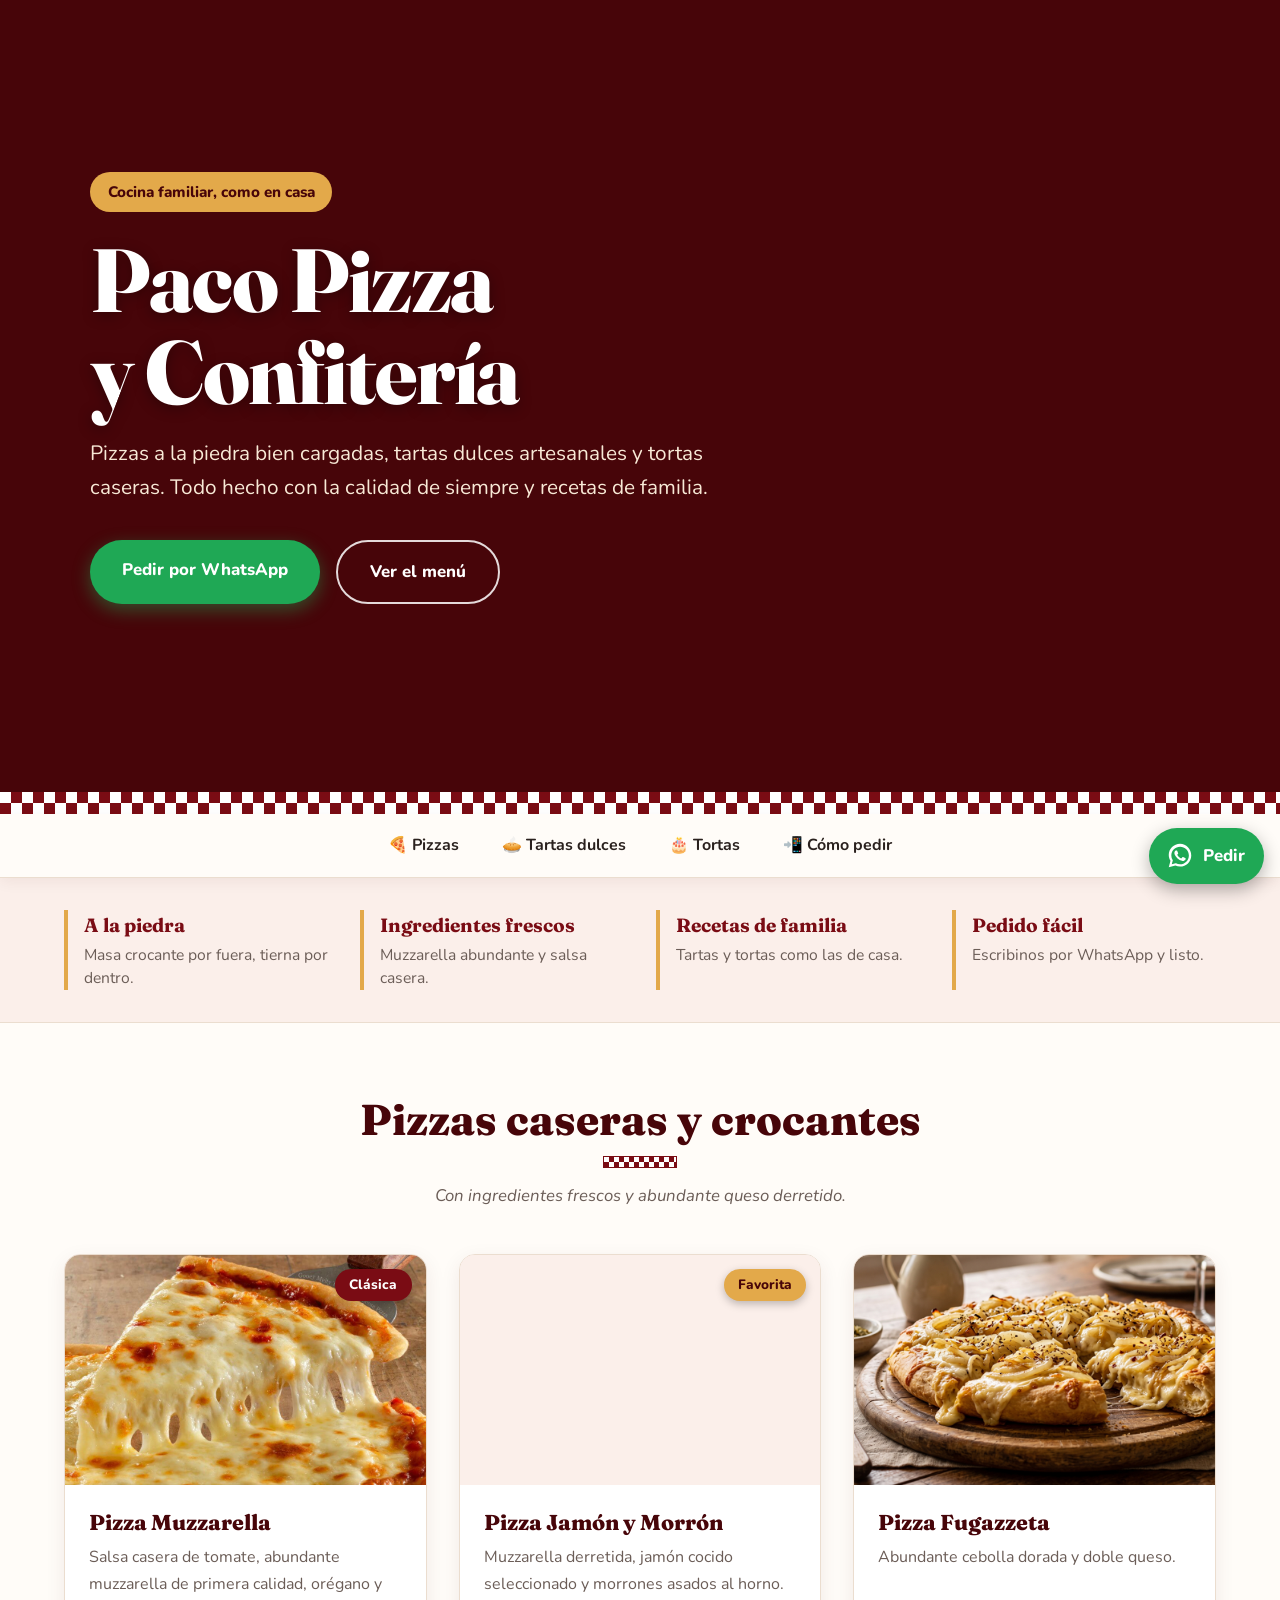
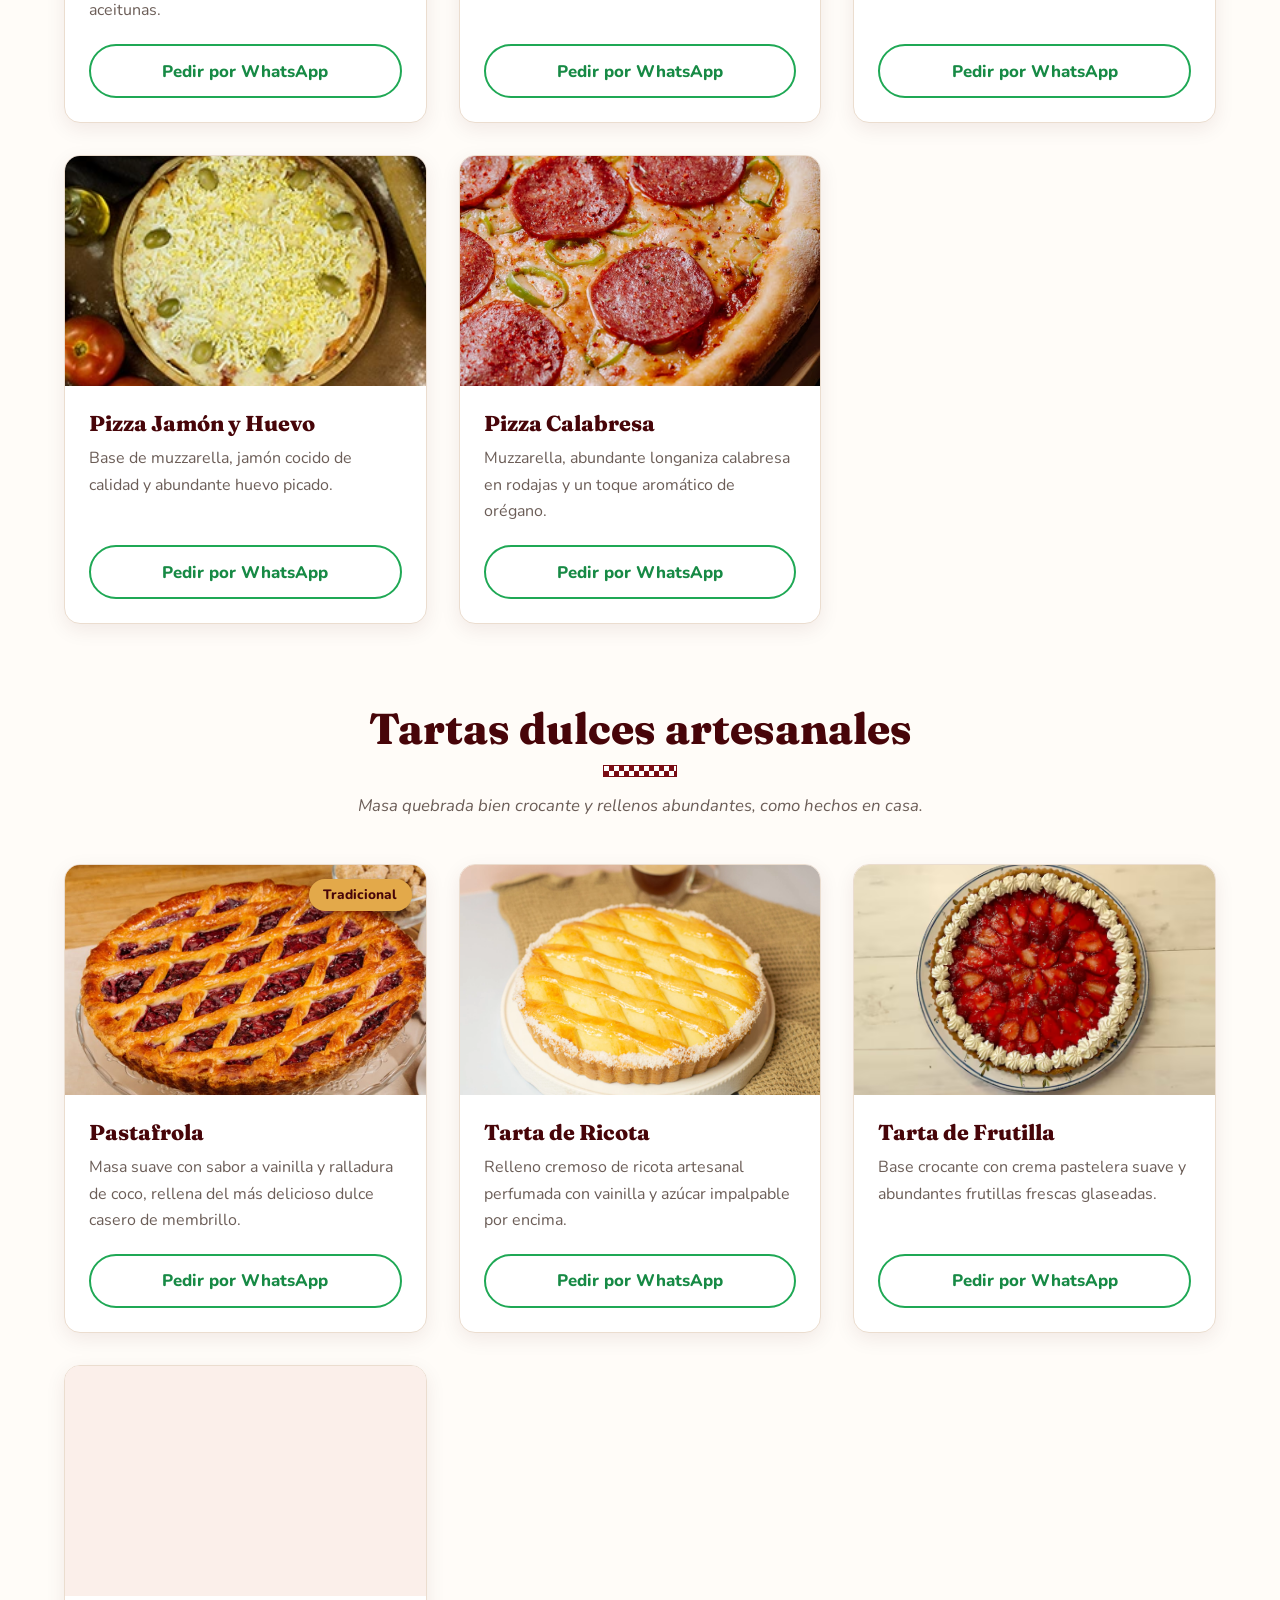
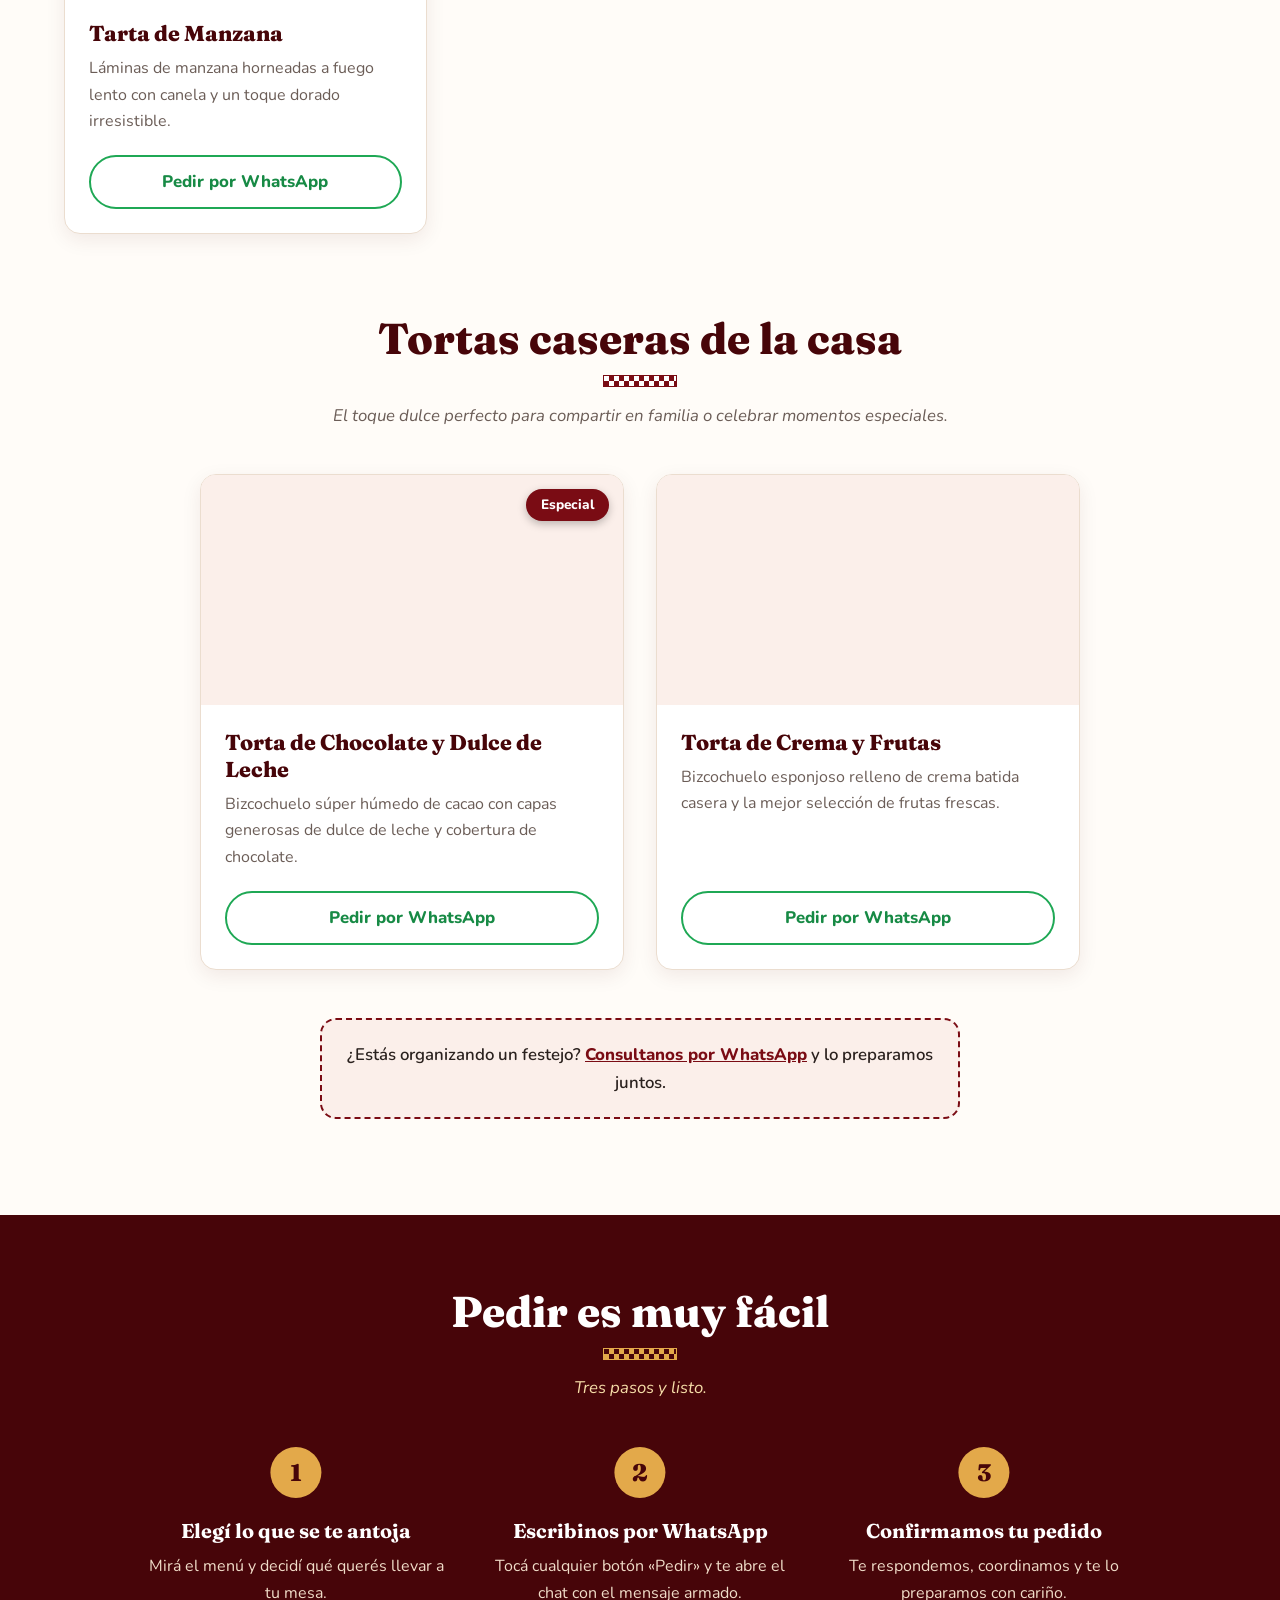
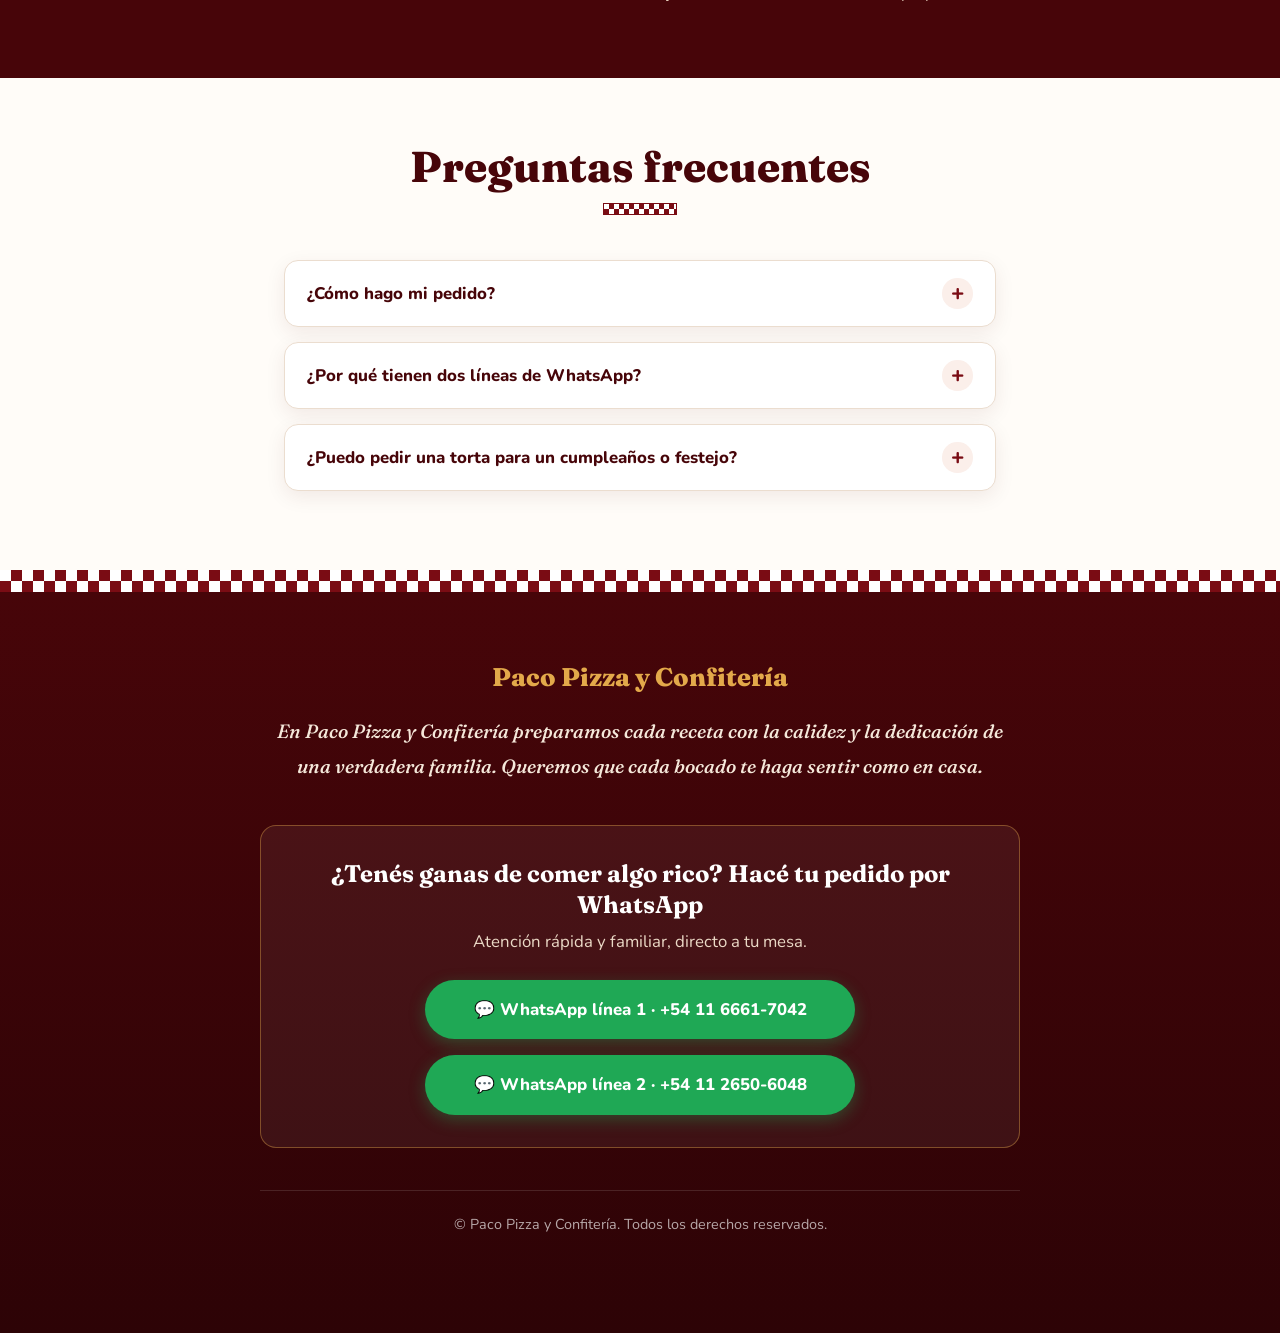
==== index.html @ f81a79c2 "Rename index1p.html to index.html" ====
<!DOCTYPE html>
<html lang="es-AR">
<head>
  <meta charset="UTF-8">
  <meta name="viewport" content="width=device-width, initial-scale=1.0">
  <title>Paco Pizza y Confitería · Pizzas a la piedra, tartas y tortas caseras</title>
  <meta name="description" content="Pizzas a la piedra, tartas dulces y tortas caseras hechas con recetas de familia. Pedí fácil y rápido por WhatsApp.">
  <meta name="theme-color" content="#7A0C14">

  <!-- Al compartir el link por WhatsApp/Facebook se ve lindo -->
  <meta property="og:title" content="Paco Pizza y Confitería · Sabores de familia">
  <meta property="og:description" content="Pizzas a la piedra, tartas dulces y tortas caseras. Pedí por WhatsApp.">
  <meta property="og:type" content="website">
  <meta property="og:image" content="https://images.unsplash.com/photo-1513104890138-7c749659a591?auto=format&fit=crop&w=1200&q=80">

  <!-- Ícono de la pestaña (una pizza) -->
  <link rel="icon" href="data:image/svg+xml,%3Csvg xmlns='http://www.w3.org/2000/svg' viewBox='0 0 100 100'%3E%3Ctext y='.9em' font-size='90'%3E🍕%3C/text%3E%3C/svg%3E">

  <link rel="preconnect" href="https://fonts.googleapis.com">
  <link rel="preconnect" href="https://fonts.gstatic.com" crossorigin>
  <link href="https://fonts.googleapis.com/css2?family=Fraunces:ital,opsz,wght@0,9..144,600;0,9..144,800;1,9..144,500&family=Nunito:wght@400;600;700;800&display=swap" rel="stylesheet">

  <link rel="stylesheet" href="style.css">
</head>
<body>

  <a class="skip" href="#menu">Ir al menú</a>

  <!-- ============ PORTADA ============ -->
  <header class="hero">
    <div class="hero-content">
      <p class="badge">Cocina familiar, como en casa</p>
      <h1>Paco Pizza<br>y Confitería</h1>
      <p class="hero-subtitle">Pizzas a la piedra bien cargadas, tartas dulces artesanales y tortas caseras. Todo hecho con la calidad de siempre y recetas de familia.</p>
      <div class="hero-buttons">
        <a href="https://wa.me/541166617042?text=Hola!%20Quisiera%20hacer%20un%20pedido%20en%20Paco%20Pizza%20y%20Confiter%C3%ADa." target="_blank" rel="noopener noreferrer" class="btn btn-wa-hero">Pedir por WhatsApp</a>
        <a href="#menu" class="btn btn-secondary">Ver el menú</a>
      </div>
    </div>
  </header>

  <!-- Mantel a cuadros: el detalle de la casa -->
  <div class="tablecloth" aria-hidden="true"></div>

  <!-- ============ NAVEGACIÓN (queda fija al scrollear) ============ -->
  <nav class="category-nav" aria-label="Categorías del menú">
    <ul>
      <li><a href="#pizzas">🍕 Pizzas</a></li>
      <li><a href="#tartas">🥧 Tartas dulces</a></li>
      <li><a href="#tortas">🎂 Tortas</a></li>
      <li><a href="#como-pedir">📲 Cómo pedir</a></li>
    </ul>
  </nav>

  <!-- ============ POR QUÉ ELEGIRNOS ============ -->
  <section class="values" aria-label="Lo que nos distingue">
    <ul>
      <li><strong>A la piedra</strong><span>Masa crocante por fuera, tierna por dentro.</span></li>
      <li><strong>Ingredientes frescos</strong><span>Muzzarella abundante y salsa casera.</span></li>
      <li><strong>Recetas de familia</strong><span>Tartas y tortas como las de casa.</span></li>
      <li><strong>Pedido fácil</strong><span>Escribinos por WhatsApp y listo.</span></li>
    </ul>
  </section>

  <!-- ============ MENÚ ============ -->
  <main id="menu" class="container">

    <!-- Pizzas -->
    <section id="pizzas" class="menu-section">
      <div class="section-title">
        <h2>Pizzas caseras y crocantes</h2>
        <p>Con ingredientes frescos y abundante queso derretido.</p>
      </div>

      <div class="grid">
        <article class="card">
          <div class="card-media pizza-muzza-bg">
            <img src="pizza muzzarella.jpeg" alt="Pizza muzzarella con aceitunas" loading="lazy">
            <span class="tag">Clásica</span>
          </div>
          <div class="card-body">
            <h3>Pizza Muzzarella</h3>
            <p>Salsa casera de tomate, abundante muzzarella de primera calidad, orégano y aceitunas.</p>
            <a class="btn-order" href="https://wa.me/541166617042?text=Hola!%20Quiero%20pedir:%20Pizza%20Muzzarella" target="_blank" rel="noopener noreferrer">Pedir por WhatsApp</a>
          </div>
        </article>

        <article class="card">
          <div class="card-media pizza-jm-bg">
            <span class="tag gold">Favorita</span>
          </div>
          <div class="card-body">
            <h3>Pizza Jamón y Morrón</h3>
            <p>Muzzarella derretida, jamón cocido seleccionado y morrones asados al horno.</p>
            <a class="btn-order" href="https://wa.me/541166617042?text=Hola!%20Quiero%20pedir:%20Pizza%20Jam%C3%B3n%20y%20Morr%C3%B3n" target="_blank" rel="noopener noreferrer">Pedir por WhatsApp</a>
          </div>
        </article>

        <article class="card">
          <div class="card-media pizza-fuga-bg">
            <img src="Fugazzeta.jpeg" alt="Pizza fugazzeta con cebolla y doble queso" loading="lazy">
          </div>
          <div class="card-body">
            <h3>Pizza Fugazzeta</h3>
            <p>Abundante cebolla dorada y doble queso.</p>
            <a class="btn-order" href="https://wa.me/541166617042?text=Hola!%20Quiero%20pedir:%20Pizza%20Fugazzeta" target="_blank" rel="noopener noreferrer">Pedir por WhatsApp</a>
          </div>
        </article>

        <article class="card">
          <div class="card-media pizza-jh-bg">
            <img src="pizza jamon y huevo.jpeg" alt="Pizza de jamón y huevo" loading="lazy">
          </div>
          <div class="card-body">
            <h3>Pizza Jamón y Huevo</h3>
            <p>Base de muzzarella, jamón cocido de calidad y abundante huevo picado.</p>
            <a class="btn-order" href="https://wa.me/541166617042?text=Hola!%20Quiero%20pedir:%20Pizza%20Jam%C3%B3n%20y%20Huevo" target="_blank" rel="noopener noreferrer">Pedir por WhatsApp</a>
          </div>
        </article>

        <article class="card">
          <div class="card-media pizza-calabresa-bg">
            <img src="pizza calabreza.jpeg" alt="Pizza calabresa con longaniza en rodajas" loading="lazy">
          </div>
          <div class="card-body">
            <h3>Pizza Calabresa</h3>
            <p>Muzzarella, abundante longaniza calabresa en rodajas y un toque aromático de orégano.</p>
            <a class="btn-order" href="https://wa.me/541166617042?text=Hola!%20Quiero%20pedir:%20Pizza%20Calabresa" target="_blank" rel="noopener noreferrer">Pedir por WhatsApp</a>
          </div>
        </article>
      </div>
    </section>

    <!-- Tartas -->
    <section id="tartas" class="menu-section">
      <div class="section-title">
        <h2>Tartas dulces artesanales</h2>
        <p>Masa quebrada bien crocante y rellenos abundantes, como hechos en casa.</p>
      </div>

      <div class="grid">
        <article class="card">
          <div class="card-media tarta-frola-bg">
            <img src="pastafrola.jpeg" alt="Pastafrola con dulce de membrillo" loading="lazy">
            <span class="tag gold">Tradicional</span>
          </div>
          <div class="card-body">
            <h3>Pastafrola</h3>
            <p>Masa suave con sabor a vainilla y ralladura de coco, rellena del más delicioso dulce casero de membrillo.</p>
            <a class="btn-order" href="https://wa.me/541166617042?text=Hola!%20Quiero%20pedir:%20Pastafrola" target="_blank" rel="noopener noreferrer">Pedir por WhatsApp</a>
          </div>
        </article>

        <article class="card">
          <div class="card-media tarta-ricota-bg">
            <img src="tarta de ricota.jpeg" alt="Tarta de ricota con azúcar impalpable" loading="lazy">
          </div>
          <div class="card-body">
            <h3>Tarta de Ricota</h3>
            <p>Relleno cremoso de ricota artesanal perfumada con vainilla y azúcar impalpable por encima.</p>
            <a class="btn-order" href="https://wa.me/541166617042?text=Hola!%20Quiero%20pedir:%20Tarta%20de%20Ricota" target="_blank" rel="noopener noreferrer">Pedir por WhatsApp</a>
          </div>
        </article>

        <article class="card">
          <div class="card-media tarta-frutilla-bg">
            <img src="tarta de frutilla.jpeg" alt="Tarta de frutilla con crema pastelera" loading="lazy">
          </div>
          <div class="card-body">
            <h3>Tarta de Frutilla</h3>
            <p>Base crocante con crema pastelera suave y abundantes frutillas frescas glaseadas.</p>
            <a class="btn-order" href="https://wa.me/541166617042?text=Hola!%20Quiero%20pedir:%20Tarta%20de%20Frutilla" target="_blank" rel="noopener noreferrer">Pedir por WhatsApp</a>
          </div>
        </article>

        <article class="card">
          <div class="card-media tarta-manzana-bg"></div>
          <div class="card-body">
            <h3>Tarta de Manzana</h3>
            <p>Láminas de manzana horneadas a fuego lento con canela y un toque dorado irresistible.</p>
            <a class="btn-order" href="https://wa.me/541166617042?text=Hola!%20Quiero%20pedir:%20Tarta%20de%20Manzana" target="_blank" rel="noopener noreferrer">Pedir por WhatsApp</a>
          </div>
        </article>
      </div>
    </section>

    <!-- Tortas -->
    <section id="tortas" class="menu-section">
      <div class="section-title">
        <h2>Tortas caseras de la casa</h2>
        <p>El toque dulce perfecto para compartir en familia o celebrar momentos especiales.</p>
      </div>

      <div class="grid grid-2">
        <article class="card">
          <div class="card-media torta-choc-bg">
            <span class="tag">Especial</span>
          </div>
          <div class="card-body">
            <h3>Torta de Chocolate y Dulce de Leche</h3>
            <p>Bizcochuelo súper húmedo de cacao con capas generosas de dulce de leche y cobertura de chocolate.</p>
            <a class="btn-order" href="https://wa.me/541166617042?text=Hola!%20Quiero%20pedir:%20Torta%20de%20Chocolate%20y%20Dulce%20de%20Leche" target="_blank" rel="noopener noreferrer">Pedir por WhatsApp</a>
          </div>
        </article>

        <article class="card">
          <div class="card-media torta-crema-bg"></div>
          <div class="card-body">
            <h3>Torta de Crema y Frutas</h3>
            <p>Bizcochuelo esponjoso relleno de crema batida casera y la mejor selección de frutas frescas.</p>
            <a class="btn-order" href="https://wa.me/541166617042?text=Hola!%20Quiero%20pedir:%20Torta%20de%20Crema%20y%20Frutas" target="_blank" rel="noopener noreferrer">Pedir por WhatsApp</a>
          </div>
        </article>
      </div>

      <p class="festejo">¿Estás organizando un festejo? <a href="https://wa.me/541126506048?text=Hola!%20Quisiera%20consultar%20por%20una%20torta%20para%20un%20festejo." target="_blank" rel="noopener noreferrer">Consultanos por WhatsApp</a> y lo preparamos juntos.</p>
    </section>

  </main>

  <!-- ============ CÓMO PEDIR ============ -->
  <section id="como-pedir" class="steps-section">
    <div class="steps-inner">
      <div class="section-title">
        <h2>Pedir es muy fácil</h2>
        <p>Tres pasos y listo.</p>
      </div>
      <ol class="steps">
        <li>
          <h3>Elegí lo que se te antoja</h3>
          <p>Mirá el menú y decidí qué querés llevar a tu mesa.</p>
        </li>
        <li>
          <h3>Escribinos por WhatsApp</h3>
          <p>Tocá cualquier botón &laquo;Pedir&raquo; y te abre el chat con el mensaje armado.</p>
        </li>
        <li>
          <h3>Confirmamos tu pedido</h3>
          <p>Te respondemos, coordinamos y te lo preparamos con cariño.</p>
        </li>
      </ol>
    </div>
  </section>

  <!-- ============ PREGUNTAS FRECUENTES (se abren solas, sin JavaScript) ============ -->
  <section class="faq container-narrow">
    <div class="section-title">
      <h2>Preguntas frecuentes</h2>
    </div>

    <details>
      <summary>¿Cómo hago mi pedido?</summary>
      <p>Escribinos por WhatsApp a cualquiera de nuestras dos líneas. Contanos qué querés y te confirmamos el pedido.</p>
    </details>
    <details>
      <summary>¿Por qué tienen dos líneas de WhatsApp?</summary>
      <p>Para atenderte más rápido. Podés escribir a la que prefieras.</p>
    </details>
    <details>
      <summary>¿Puedo pedir una torta para un cumpleaños o festejo?</summary>
      <p>Sí, consultanos por WhatsApp contándonos la ocasión y te ayudamos a elegir.</p>
    </details>

    <!--
      PARA COMPLETAR (agregá lo que corresponda y borrá este comentario):
      <details>
        <summary>¿Cuál es el horario de atención?</summary>
        <p>Lunes a domingo de XX a XX hs.</p>
      </details>
      <details>
        <summary>¿Hacen envíos? ¿A qué zonas?</summary>
        <p>Hacemos envíos en San Justo y alrededores...</p>
      </details>
      <details>
        <summary>¿Cuáles son los medios de pago?</summary>
        <p>Efectivo, transferencia...</p>
      </details>
    -->
  </section>

  <!-- ============ PIE DE PÁGINA ============ -->
  <div class="tablecloth" aria-hidden="true"></div>
  <footer id="contacto">
    <div class="footer-container">
      <p class="footer-badge">Paco Pizza y Confitería</p>

      <p class="footer-quote">
        En Paco Pizza y Confitería preparamos cada receta con la calidez y la dedicación de una verdadera familia. Queremos que cada bocado te haga sentir como en casa.
      </p>

      <div class="whatsapp-box">
        <h3>¿Tenés ganas de comer algo rico? Hacé tu pedido por WhatsApp</h3>
        <p>Atención rápida y familiar, directo a tu mesa.</p>
        <div class="whatsapp-buttons">
          <a href="https://wa.me/541166617042?text=Hola!%20Quisiera%20hacer%20un%20pedido%20en%20Paco%20Pizza%20y%20Confiter%C3%ADa." target="_blank" rel="noopener noreferrer" class="btn-wa">
            💬 WhatsApp línea 1 · +54 11 6661-7042
          </a>
          <a href="https://wa.me/541126506048?text=Hola!%20Quisiera%20hacer%20un%20pedido%20en%20Paco%20Pizza%20y%20Confiter%C3%ADa." target="_blank" rel="noopener noreferrer" class="btn-wa">
            💬 WhatsApp línea 2 · +54 11 2650-6048
          </a>
        </div>
      </div>

      <div class="footer-credits">
        <p>&copy; Paco Pizza y Confitería. Todos los derechos reservados.</p>
      </div>
    </div>
  </footer>

  <!-- Botón flotante de WhatsApp: siempre a mano, en celular y en compu -->
  <a class="wa-float" href="https://wa.me/541166617042?text=Hola!%20Quisiera%20hacer%20un%20pedido%20en%20Paco%20Pizza%20y%20Confiter%C3%ADa." target="_blank" rel="noopener noreferrer" aria-label="Hacer un pedido por WhatsApp">
    <svg viewBox="0 0 32 32" width="30" height="30" aria-hidden="true" focusable="false"><path fill="#fff" d="M16.04 3C9.4 3 4 8.33 4 14.9c0 2.3.67 4.44 1.83 6.26L4 28l7.07-1.8a12.1 12.1 0 0 0 4.97 1.05C22.68 27.25 28 21.92 28 15.35 28 8.78 22.68 3 16.04 3Zm0 21.9c-1.56 0-3.03-.4-4.3-1.1l-.3-.18-4.2 1.07 1.12-4.04-.2-.31a9.2 9.2 0 0 1-1.4-4.9c0-5.1 4.2-9.25 9.35-9.25 5.15 0 9.35 4.15 9.35 9.25 0 5.1-4.2 9.46-9.42 9.46Zm5.4-6.9c-.3-.15-1.75-.86-2.02-.96-.27-.1-.47-.15-.67.15-.2.3-.77.96-.94 1.16-.17.2-.35.22-.65.07-.3-.15-1.25-.46-2.38-1.47-.88-.78-1.47-1.75-1.64-2.05-.17-.3-.02-.46.13-.6.13-.13.3-.35.45-.52.15-.17.2-.3.3-.5.1-.2.05-.37-.02-.52-.08-.15-.67-1.6-.92-2.2-.24-.57-.48-.5-.67-.5h-.57c-.2 0-.52.07-.8.37-.27.3-1.04 1.02-1.04 2.48 0 1.46 1.07 2.88 1.22 3.08.15.2 2.1 3.2 5.08 4.48.7.3 1.26.48 1.69.62.7.22 1.35.2 1.86.12.57-.08 1.75-.72 2-1.4.25-.7.25-1.3.17-1.42-.07-.12-.27-.2-.57-.35Z"/></svg>
    <span>Pedir</span>
  </a>

</body>
</html>
---- style.css ----
/* ==========================================================================
   PACO PIZZA Y CONFITERÍA
   Idea de diseño: una trattoria familiar. El detalle que se recuerda es el
   mantel a cuadros rojo y blanco. Todo lo demás es sobrio y cálido.
   Solo CSS: nada de JavaScript.
   ========================================================================== */

:root {
  --vino: #7A0C14;
  --vino-oscuro: #470509;
  --vino-suave: #FBEFEA;
  --dorado: #E3A94A;
  --dorado-claro: #F6DDA8;
  --fondo: #FFFCF8;
  --blanco: #FFFFFF;
  --texto: #2A211E;
  --texto-suave: #6B5D57;
  --linea: #EBDDCF;
  --wa: #1FA855;
  --wa-hover: #178A45;

  --font-titulo: 'Fraunces', Georgia, serif;
  --font-cuerpo: 'Nunito', system-ui, sans-serif;

  --sombra: 0 6px 20px rgba(71, 5, 9, 0.08);
  --sombra-hover: 0 14px 30px rgba(71, 5, 9, 0.16);
  --radio: 16px;
}

* { margin: 0; padding: 0; box-sizing: border-box; }

html { scroll-behavior: smooth; scroll-padding-top: 4.5rem; }

body {
  font-family: var(--font-cuerpo);
  background: var(--fondo);
  color: var(--texto);
  line-height: 1.65;
  font-size: 1.05rem;
  -webkit-font-smoothing: antialiased;
}

img { max-width: 100%; display: block; }

:focus-visible {
  outline: 3px solid var(--dorado);
  outline-offset: 3px;
  border-radius: 6px;
}

.skip {
  position: absolute;
  left: -999px;
  top: 0;
  background: var(--vino);
  color: #fff;
  padding: .6rem 1rem;
  z-index: 300;
}
.skip:focus { left: 0; }

/* ==========================================================================
   MANTEL A CUADROS (el detalle de la casa)
   ========================================================================== */
.tablecloth {
  height: 22px;
  background: repeating-conic-gradient(var(--vino) 0% 25%, #fff 0% 50%) 0 0 / 22px 22px;
}

/* ==========================================================================
   PORTADA
   ========================================================================== */
.hero {
  min-height: 88vh;
  display: flex;
  align-items: center;
  padding: 4rem 1.5rem 5rem;
  color: #fff;
  background:
    linear-gradient(100deg, rgba(71, 5, 9, 0.93) 0%, rgba(71, 5, 9, 0.78) 45%, rgba(71, 5, 9, 0.25) 100%),
    url('https://images.unsplash.com/photo-1513104890138-7c749659a591?auto=format&fit=crop&w=1600&q=80') center / cover no-repeat,
    var(--vino-oscuro);
}

.hero-content {
  width: 100%;
  max-width: 1100px;
  margin: 0 auto;
}

.hero-content > * { max-width: 620px; }

.badge {
  display: inline-block;
  background: var(--dorado);
  color: var(--vino-oscuro);
  font-weight: 800;
  font-size: .95rem;
  padding: .45rem 1.1rem;
  border-radius: 50px;
  margin-bottom: 1.4rem;
}

.hero h1 {
  font-family: var(--font-titulo);
  font-weight: 800;
  font-size: clamp(3rem, 8vw, 5.6rem);
  line-height: 1.02;
  letter-spacing: -0.02em;
  margin-bottom: 1.2rem;
  text-shadow: 0 3px 14px rgba(0, 0, 0, .35);
}

.hero-subtitle {
  font-size: clamp(1.1rem, 2.2vw, 1.3rem);
  color: #F8E9D6;
  margin-bottom: 2.2rem;
}

.hero-buttons {
  display: flex;
  gap: 1rem;
  flex-wrap: wrap;
}

/* Única animación de entrada de la página: la portada se arma de a poco */
@keyframes subir {
  from { opacity: 0; transform: translateY(22px); }
  to   { opacity: 1; transform: none; }
}
.hero-content > * { animation: subir .8s cubic-bezier(.2, .7, .2, 1) backwards; }
.hero-content > :nth-child(2) { animation-delay: .12s; }
.hero-content > :nth-child(3) { animation-delay: .24s; }
.hero-content > :nth-child(4) { animation-delay: .36s; }

/* ==========================================================================
   BOTONES
   ========================================================================== */
.btn {
  display: inline-block;
  padding: 1rem 2rem;
  font-weight: 800;
  font-size: 1.05rem;
  text-decoration: none;
  border-radius: 50px;
  transition: transform .25s ease, box-shadow .25s ease, background-color .25s ease, color .25s ease;
}

.btn-wa-hero {
  background: var(--wa);
  color: #fff;
  box-shadow: 0 6px 18px rgba(31, 168, 85, .45);
}
.btn-wa-hero:hover { background: var(--wa-hover); transform: translateY(-3px); }

.btn-secondary {
  color: #fff;
  border: 2px solid rgba(255, 255, 255, .85);
}
.btn-secondary:hover { background: #fff; color: var(--vino); transform: translateY(-3px); }

/* ==========================================================================
   NAVEGACIÓN FIJA
   ========================================================================== */
.category-nav {
  position: sticky;
  top: 0;
  z-index: 100;
  background: rgba(255, 252, 248, .94);
  backdrop-filter: blur(8px);
  border-bottom: 1px solid var(--linea);
  box-shadow: 0 4px 14px rgba(71, 5, 9, .06);
}

.category-nav ul {
  display: flex;
  justify-content: center;
  gap: .5rem;
  list-style: none;
  overflow-x: auto;
  padding: .7rem 1rem;
  scrollbar-width: none;
}
.category-nav ul::-webkit-scrollbar { display: none; }

.category-nav a {
  display: block;
  white-space: nowrap;
  text-decoration: none;
  color: var(--texto);
  font-weight: 700;
  font-size: 1rem;
  padding: .45rem 1.1rem;
  border-radius: 50px;
  transition: background-color .2s ease, color .2s ease;
}
.category-nav a:hover { background: var(--vino); color: #fff; }

/* ==========================================================================
   LO QUE NOS DISTINGUE
   ========================================================================== */
.values { background: var(--vino-suave); border-bottom: 1px solid var(--linea); }

.values ul {
  list-style: none;
  max-width: 1200px;
  margin: 0 auto;
  padding: 2rem 1.5rem;
  display: grid;
  grid-template-columns: repeat(auto-fit, minmax(210px, 1fr));
  gap: 1.5rem 2rem;
}

.values li { display: flex; flex-direction: column; gap: .15rem; padding-left: 1rem; border-left: 4px solid var(--dorado); }
.values strong { font-family: var(--font-titulo); font-size: 1.2rem; color: var(--vino); }
.values span { color: var(--texto-suave); font-size: .98rem; line-height: 1.45; }

/* ==========================================================================
   MENÚ
   ========================================================================== */
.container { max-width: 1200px; margin: 0 auto; padding: 4.5rem 1.5rem 1rem; }
.container-narrow { max-width: 760px; margin: 0 auto; padding: 4rem 1.5rem; }

.menu-section { margin-bottom: 5rem; }

.section-title { text-align: center; margin-bottom: 2.8rem; }

.section-title h2 {
  font-family: var(--font-titulo);
  font-weight: 800;
  font-size: clamp(1.9rem, 4vw, 2.7rem);
  line-height: 1.15;
  color: var(--vino-oscuro);
  margin-bottom: .6rem;
}
.section-title h2::after {
  content: '';
  display: block;
  width: 72px;
  height: 10px;
  margin: .7rem auto 0;
  background: repeating-conic-gradient(var(--vino) 0% 25%, #fff 0% 50%) 0 0 / 10px 10px;
  border: 1px solid var(--vino);
}
.section-title p { color: var(--texto-suave); font-style: italic; margin-top: .9rem; }

/* TARJETAS */
.grid {
  display: grid;
  grid-template-columns: repeat(auto-fit, minmax(280px, 1fr));
  gap: 2rem;
}
.grid-2 { grid-template-columns: repeat(auto-fit, minmax(300px, 1fr)); max-width: 880px; margin: 0 auto; }

.card {
  display: flex;
  flex-direction: column;
  background: var(--blanco);
  border: 1px solid var(--linea);
  border-radius: var(--radio);
  overflow: hidden;
  box-shadow: var(--sombra);
  transition: transform .3s ease, box-shadow .3s ease;
}
.card:hover { transform: translateY(-6px); box-shadow: var(--sombra-hover); }

/* Imagen: la foto propia va arriba; si falta, se ve la foto de respaldo */
.card-media {
  position: relative;
  height: 230px;
  overflow: hidden;
  background-size: cover;
  background-position: center;
  background-color: var(--vino-suave);
}
.card-media::before {
  content: '';
  position: absolute;
  inset: 0;
  background: inherit;
  transition: transform .6s ease;
}
.card-media img {
  position: absolute;
  inset: 0;
  width: 100%;
  height: 100%;
  object-fit: cover;
  transition: transform .6s ease;
}
.card:hover .card-media::before,
.card:hover .card-media img { transform: scale(1.06); }

/* FOTOS DE RESPALDO */
.pizza-muzza-bg      { background-image: url('https://images.unsplash.com/photo-1574071318508-1cdbab80d002?auto=format&fit=crop&w=800&q=80'); }
.pizza-jm-bg         { background-image: url('https://images.unsplash.com/photo-1604382354936-07c5d9983bd3?auto=format&fit=crop&w=800&q=80'); }
.pizza-fuga-bg       { background-image: url('https://images.unsplash.com/photo-1513104890138-7c749659a591?auto=format&fit=crop&w=800&q=80'); }
.pizza-jh-bg         { background-image: url('https://images.unsplash.com/photo-1593560708920-61dd98c46a4e?auto=format&fit=crop&w=800&q=80'); }
.pizza-calabresa-bg  { background-image: url('https://images.unsplash.com/photo-1534308983496-4fabb1a015ee?auto=format&fit=crop&w=800&q=80'); }

.tarta-frola-bg      { background-image: url('https://images.unsplash.com/photo-1509440159596-0249088772ff?auto=format&fit=crop&w=800&q=80'); }
.tarta-ricota-bg     { background-image: url('https://images.unsplash.com/photo-1519869325930-281384150729?auto=format&fit=crop&w=800&q=80'); }
.tarta-frutilla-bg   { background-image: url('https://images.unsplash.com/photo-1565958011703-44f9829ba187?auto=format&fit=crop&w=800&q=80'); }
.tarta-manzana-bg    { background-image: url('https://images.unsplash.com/photo-1568571780765-9276ac8b75a2?auto=format&fit=crop&w=800&q=80'); }

.torta-choc-bg       { background-image: url('https://images.unsplash.com/photo-1578985545062-69928b1d9587?auto=format&fit=crop&w=800&q=80'); }
.torta-crema-bg      { background-image: url('https://images.unsplash.com/photo-1535141192574-5d4897c13136?auto=format&fit=crop&w=800&q=80'); }

/* ETIQUETAS */
.tag {
  position: absolute;
  top: 14px;
  right: 14px;
  z-index: 2;
  background: var(--vino);
  color: #fff;
  font-size: .85rem;
  font-weight: 800;
  padding: .3rem .9rem;
  border-radius: 50px;
  box-shadow: 0 3px 8px rgba(0, 0, 0, .25);
}
.tag.gold { background: var(--dorado); color: var(--vino-oscuro); }

.card-body {
  display: flex;
  flex-direction: column;
  flex-grow: 1;
  padding: 1.5rem;
}
.card-body h3 {
  font-family: var(--font-titulo);
  font-weight: 800;
  font-size: 1.35rem;
  line-height: 1.25;
  color: var(--vino-oscuro);
  margin-bottom: .5rem;
}
.card-body p { color: var(--texto-suave); font-size: 1rem; margin-bottom: 1.3rem; }

/* Botón "Pedir" de cada producto (empujado siempre al fondo de la tarjeta) */
.btn-order {
  margin-top: auto;
  display: block;
  text-align: center;
  text-decoration: none;
  font-weight: 800;
  color: var(--wa-hover);
  border: 2px solid var(--wa);
  padding: .7rem 1rem;
  border-radius: 50px;
  transition: background-color .25s ease, color .25s ease;
}
.btn-order:hover { background: var(--wa); color: #fff; }

.festejo {
  max-width: 640px;
  margin: 3rem auto 0;
  text-align: center;
  background: var(--vino-suave);
  border: 2px dashed var(--vino);
  border-radius: var(--radio);
  padding: 1.3rem 1.5rem;
  font-weight: 600;
}
.festejo a { color: var(--vino); font-weight: 800; }
.festejo a:hover { color: var(--vino-oscuro); }

/* ==========================================================================
   CÓMO PEDIR (secuencia real, por eso va numerada)
   ========================================================================== */
.steps-section { background: var(--vino-oscuro); color: #fff; padding: 4.5rem 1.5rem; }
.steps-inner { max-width: 1000px; margin: 0 auto; }
.steps-section .section-title h2 { color: #fff; }
.steps-section .section-title h2::after { border-color: var(--dorado); background: repeating-conic-gradient(var(--dorado) 0% 25%, var(--vino-oscuro) 0% 50%) 0 0 / 10px 10px; }
.steps-section .section-title p { color: var(--dorado-claro); }

.steps {
  list-style: none;
  counter-reset: paso;
  display: grid;
  grid-template-columns: repeat(auto-fit, minmax(240px, 1fr));
  gap: 2rem;
}
.steps li { counter-increment: paso; position: relative; padding-top: 4.2rem; text-align: center; }
.steps li::before {
  content: counter(paso);
  position: absolute;
  top: 0;
  left: 50%;
  transform: translateX(-50%);
  width: 3.2rem;
  height: 3.2rem;
  display: grid;
  place-items: center;
  border-radius: 50%;
  background: var(--dorado);
  color: var(--vino-oscuro);
  font-family: var(--font-titulo);
  font-weight: 800;
  font-size: 1.5rem;
}
.steps h3 { font-family: var(--font-titulo); font-size: 1.25rem; margin-bottom: .4rem; }
.steps p { color: #F0DCC8; font-size: 1rem; }

/* ==========================================================================
   PREGUNTAS FRECUENTES (details/summary: se abren sin JavaScript)
   ========================================================================== */
.faq details {
  background: var(--blanco);
  border: 1px solid var(--linea);
  border-radius: 14px;
  margin-bottom: .9rem;
  box-shadow: var(--sombra);
}
.faq summary {
  list-style: none;
  cursor: pointer;
  display: flex;
  justify-content: space-between;
  align-items: center;
  gap: 1rem;
  padding: 1.1rem 1.4rem;
  font-weight: 800;
  color: var(--vino-oscuro);
}
.faq summary::-webkit-details-marker { display: none; }
.faq summary::after {
  content: '+';
  flex-shrink: 0;
  width: 1.9rem;
  height: 1.9rem;
  display: grid;
  place-items: center;
  border-radius: 50%;
  background: var(--vino-suave);
  color: var(--vino);
  font-size: 1.4rem;
  line-height: 1;
  transition: transform .3s ease, background-color .3s ease, color .3s ease;
}
.faq details[open] summary::after { transform: rotate(45deg); background: var(--vino); color: #fff; }
.faq details p { padding: 0 1.4rem 1.2rem; color: var(--texto-suave); }

/* ==========================================================================
   PIE DE PÁGINA
   ========================================================================== */
footer {
  background: linear-gradient(180deg, var(--vino-oscuro), #2D0306);
  color: #fff;
  padding: 4rem 1.5rem 6rem;
  text-align: center;
}
.footer-container { max-width: 760px; margin: 0 auto; }

.footer-badge {
  font-family: var(--font-titulo);
  font-weight: 800;
  font-size: 1.6rem;
  color: var(--dorado);
  margin-bottom: 1rem;
}
.footer-quote {
  font-family: var(--font-titulo);
  font-style: italic;
  font-weight: 500;
  font-size: 1.2rem;
  line-height: 1.8;
  color: #F5E8DA;
  margin-bottom: 2.6rem;
}

.whatsapp-box {
  background: rgba(255, 255, 255, .06);
  border: 1px solid rgba(227, 169, 74, .4);
  border-radius: var(--radio);
  padding: 2rem 1.5rem;
  margin-bottom: 2.6rem;
}
.whatsapp-box h3 { font-family: var(--font-titulo); font-size: 1.5rem; line-height: 1.3; margin-bottom: .5rem; }
.whatsapp-box p { color: #EBD9C6; margin-bottom: 1.5rem; }

.whatsapp-buttons { display: flex; flex-direction: column; align-items: center; gap: 1rem; }

.btn-wa {
  width: 100%;
  max-width: 430px;
  display: inline-flex;
  align-items: center;
  justify-content: center;
  background: var(--wa);
  color: #fff;
  font-weight: 800;
  font-size: 1.05rem;
  text-decoration: none;
  padding: 1rem 1.6rem;
  border-radius: 50px;
  box-shadow: 0 5px 16px rgba(31, 168, 85, .35);
  transition: transform .25s ease, background-color .25s ease;
}
.btn-wa:hover { background: var(--wa-hover); transform: translateY(-3px); }

.footer-credits {
  border-top: 1px solid rgba(255, 255, 255, .12);
  padding-top: 1.4rem;
  font-size: .9rem;
  color: rgba(255, 255, 255, .65);
}

/* ==========================================================================
   BOTÓN FLOTANTE DE WHATSAPP
   ========================================================================== */
.wa-float {
  position: fixed;
  right: 1rem;
  bottom: 1rem;
  z-index: 200;
  display: flex;
  align-items: center;
  gap: .5rem;
  background: var(--wa);
  color: #fff;
  font-weight: 800;
  text-decoration: none;
  padding: .8rem 1.2rem .8rem 1rem;
  border-radius: 50px;
  box-shadow: 0 6px 18px rgba(0, 0, 0, .3);
  animation: latido 2.6s ease-out infinite;
  transition: background-color .25s ease;
}
.wa-float:hover { background: var(--wa-hover); }

@keyframes latido {
  0%   { box-shadow: 0 6px 18px rgba(0, 0, 0, .3), 0 0 0 0 rgba(31, 168, 85, .55); }
  70%  { box-shadow: 0 6px 18px rgba(0, 0, 0, .3), 0 0 0 18px rgba(31, 168, 85, 0); }
  100% { box-shadow: 0 6px 18px rgba(0, 0, 0, .3), 0 0 0 0 rgba(31, 168, 85, 0); }
}

/* ==========================================================================
   CELULARES
   ========================================================================== */
@media (max-width: 600px) {
  body { font-size: 1rem; }
  .hero { min-height: 82vh; padding: 3rem 1.2rem 4rem; }
  .hero-buttons .btn { width: 100%; text-align: center; }
  .category-nav ul { justify-content: flex-start; }
  .card-media { height: 210px; }
  .container { padding-top: 3.5rem; }
  .footer-quote { font-size: 1.05rem; }
  .btn-wa { font-size: .95rem; padding: .9rem 1rem; }
}

/* Respeto a quienes prefieren menos movimiento */
@media (prefers-reduced-motion: reduce) {
  html { scroll-behavior: auto; }
  *, *::before, *::after { animation: none !important; transition: none !important; }
}
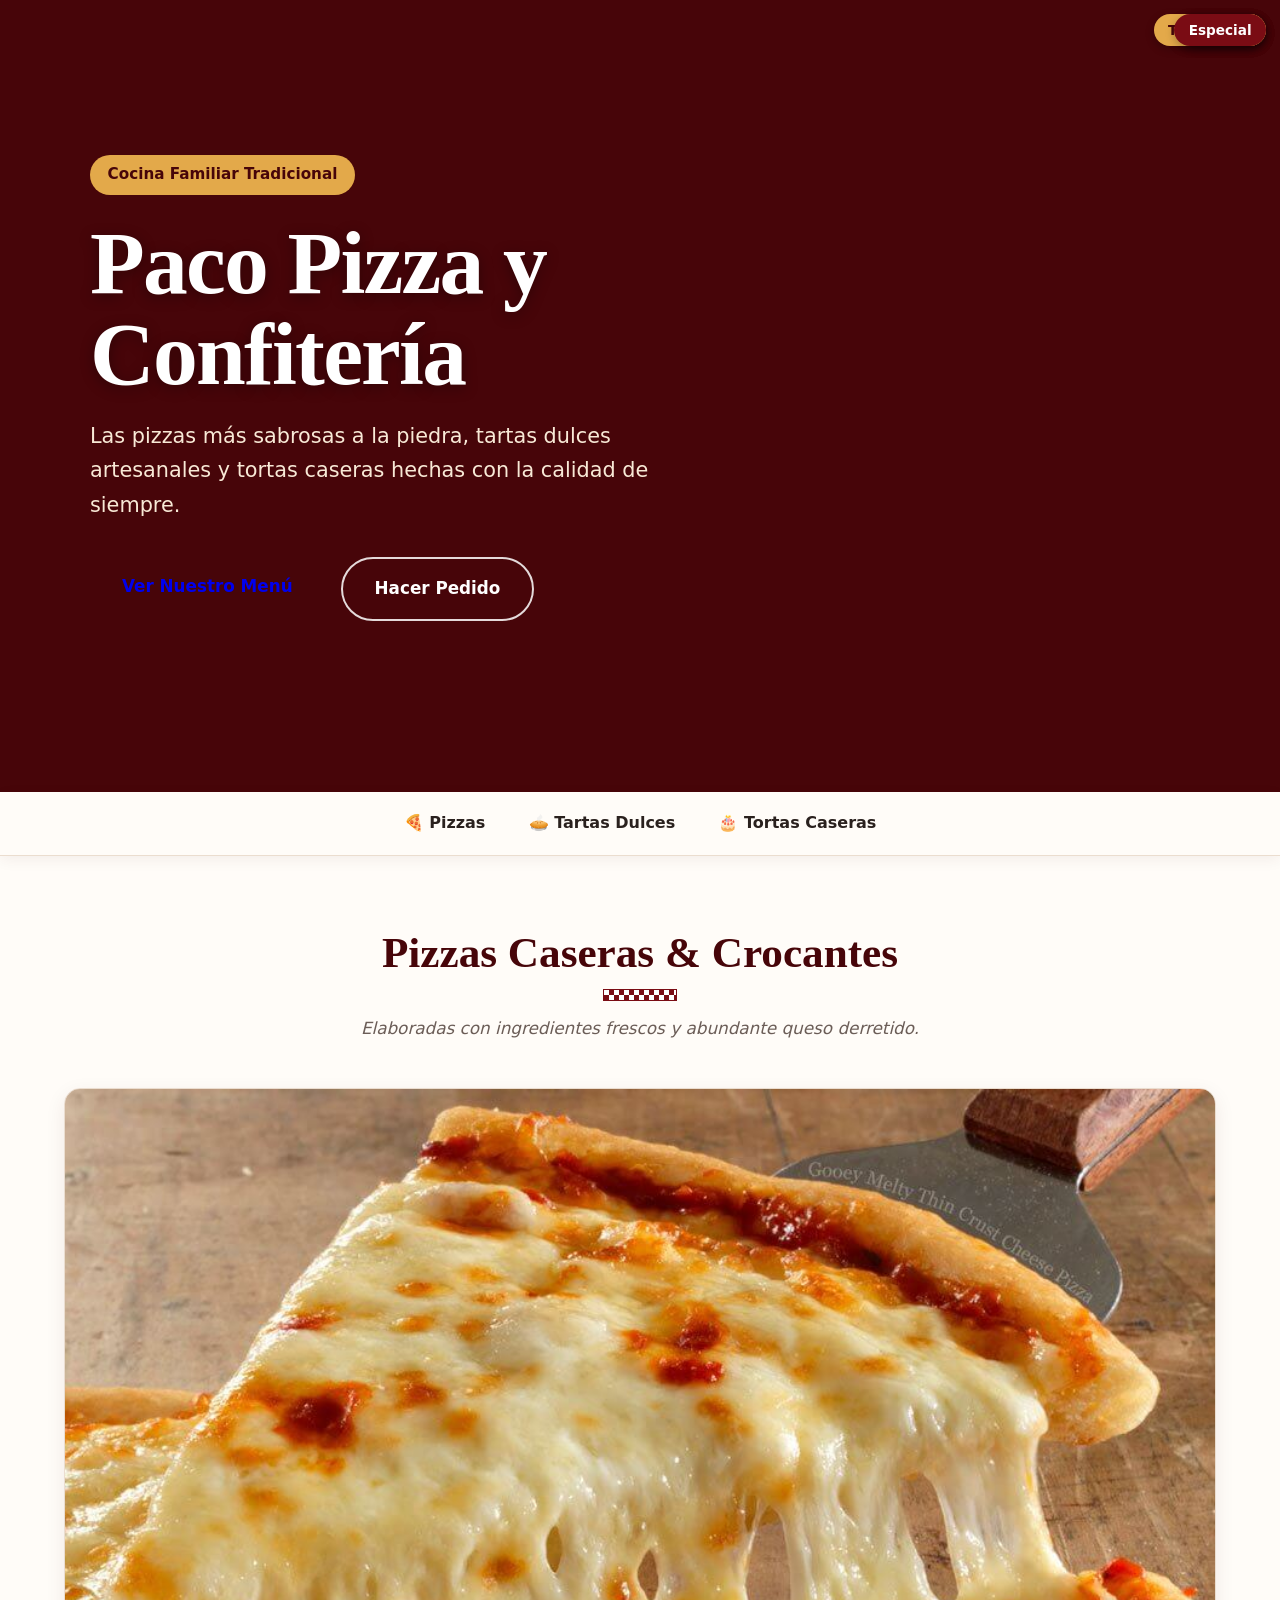
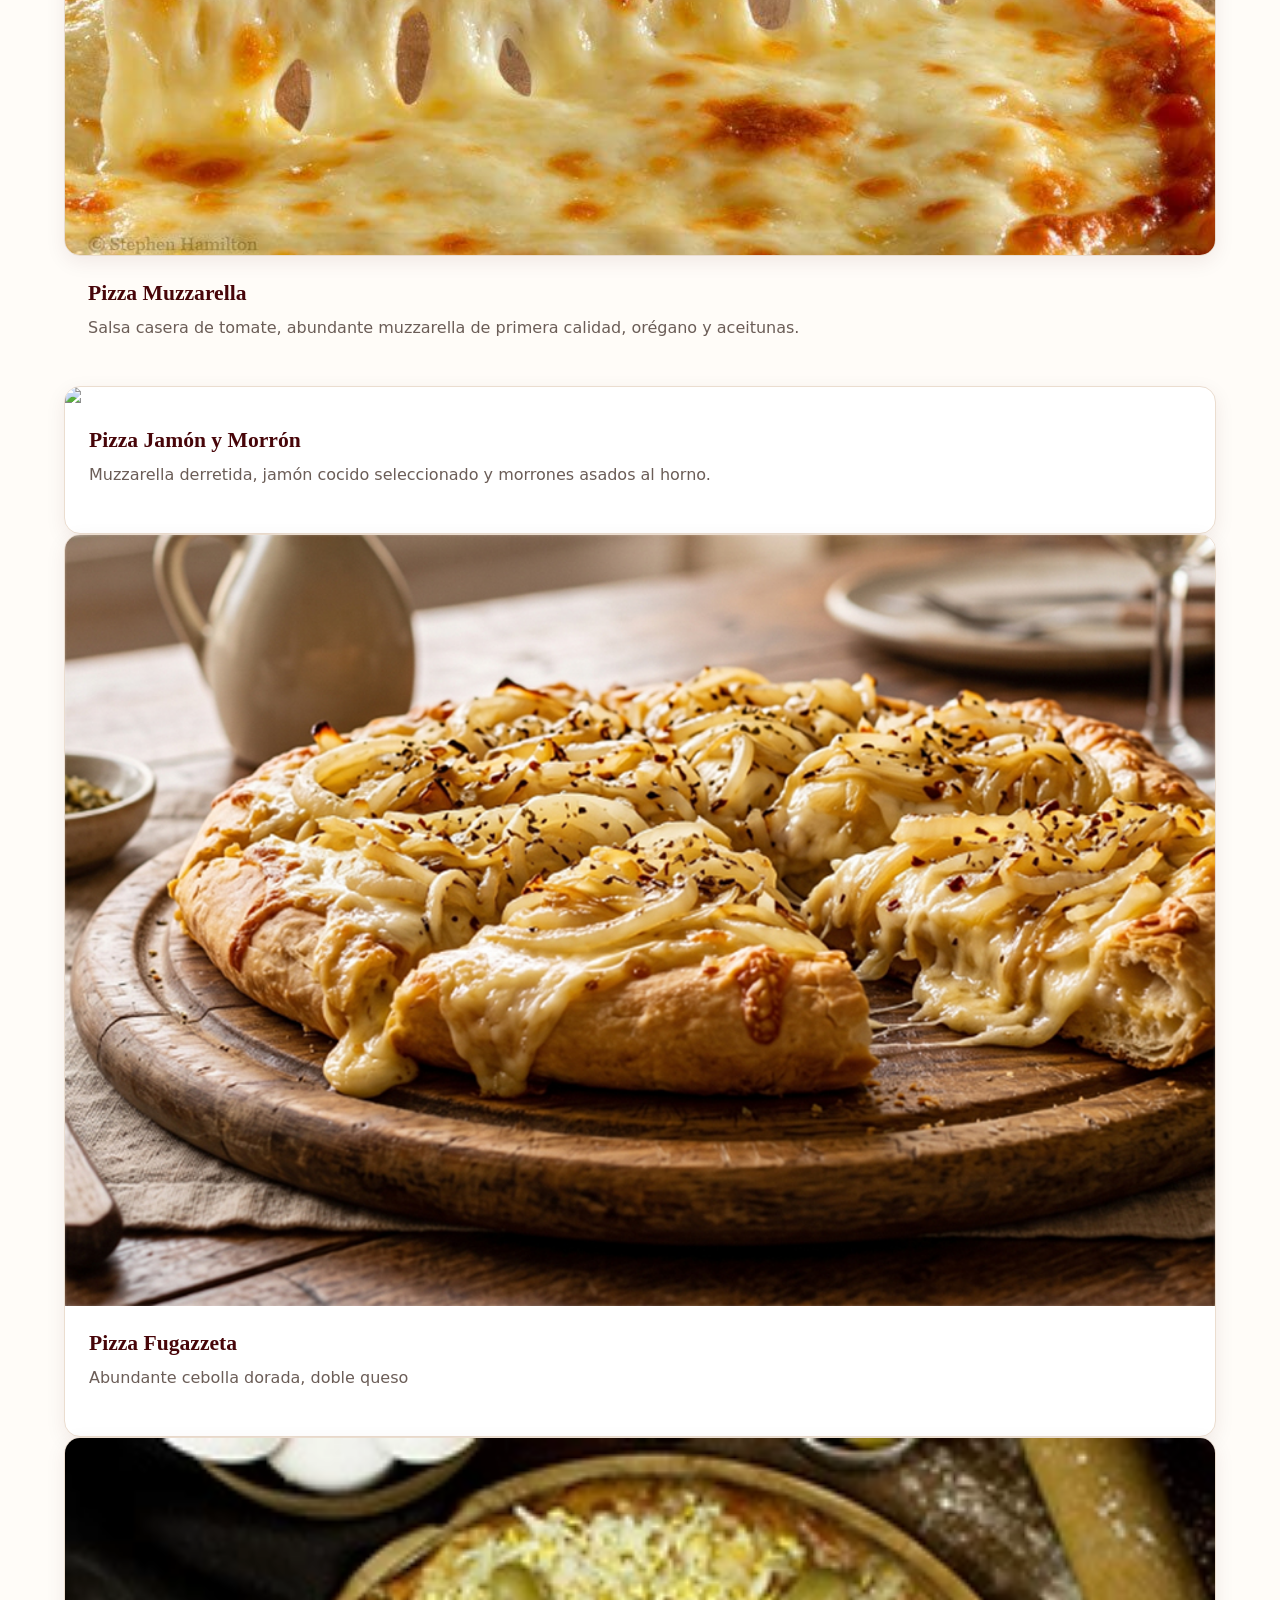
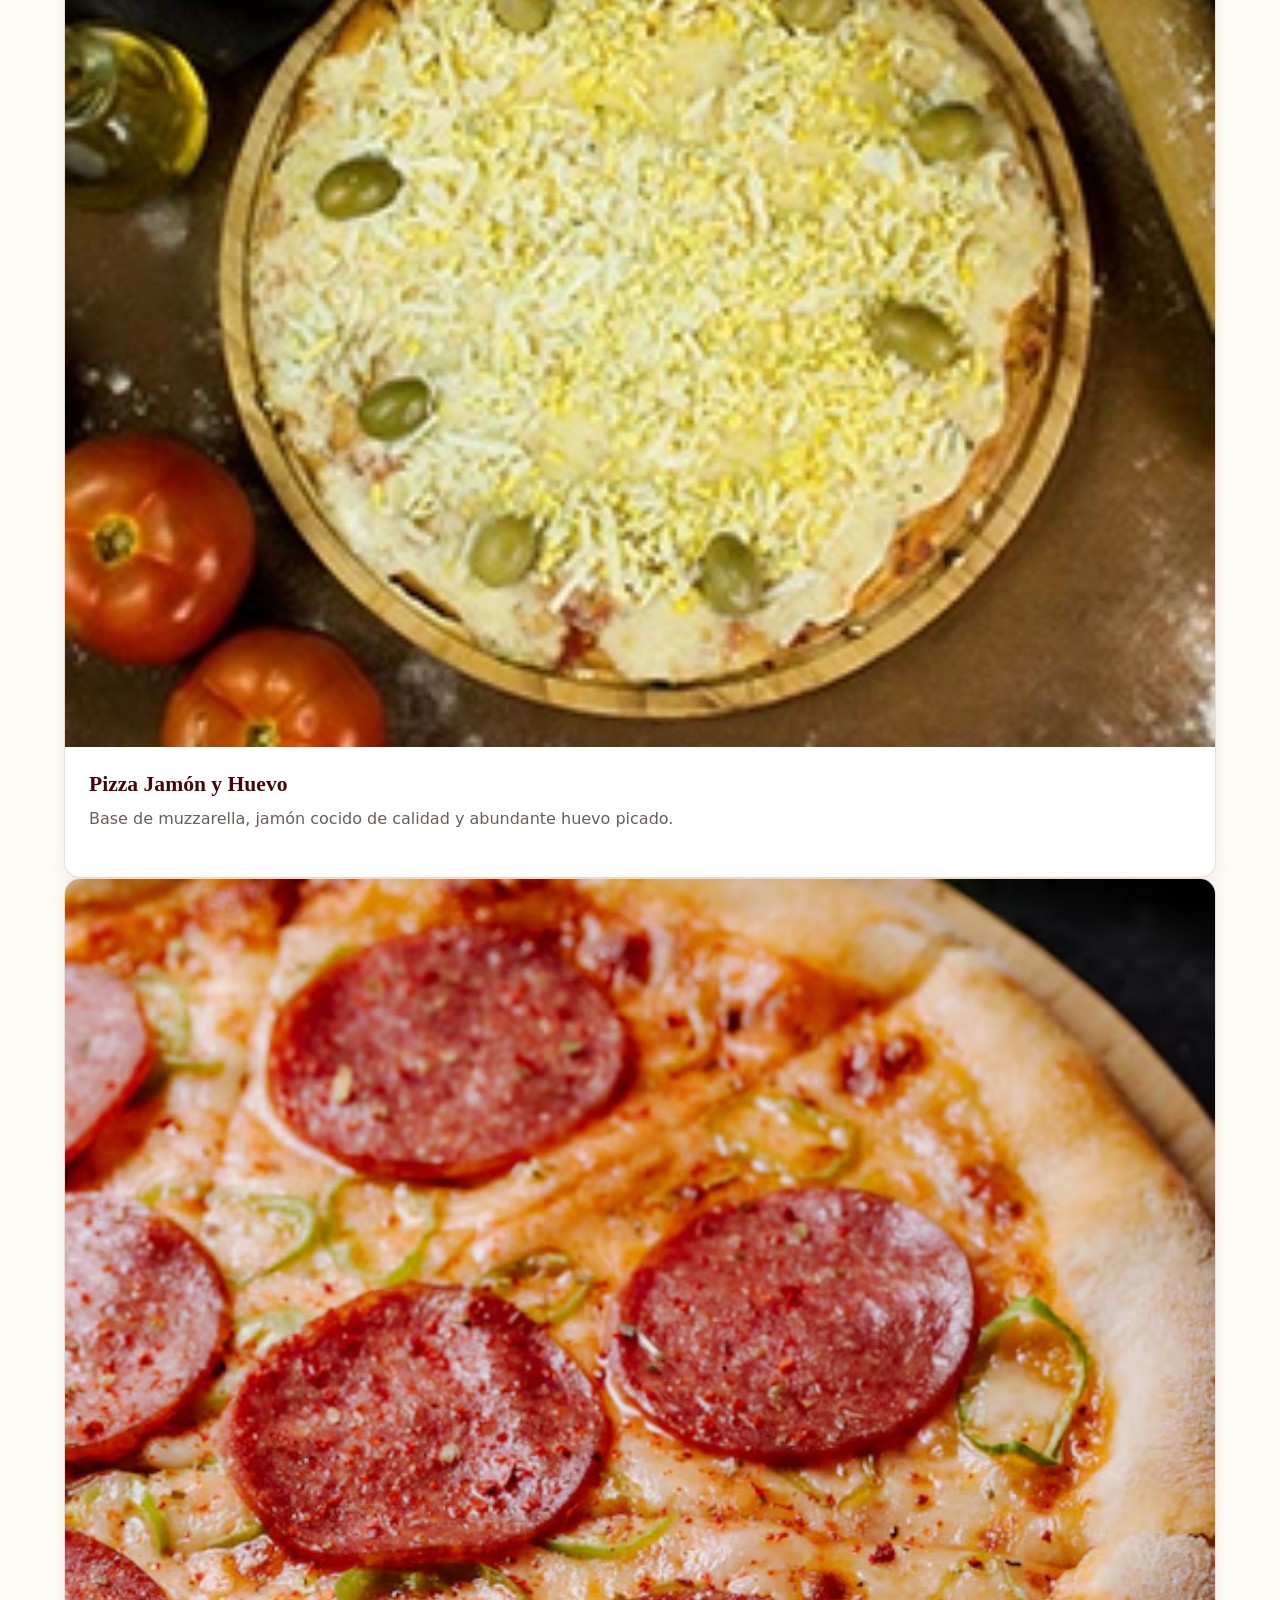
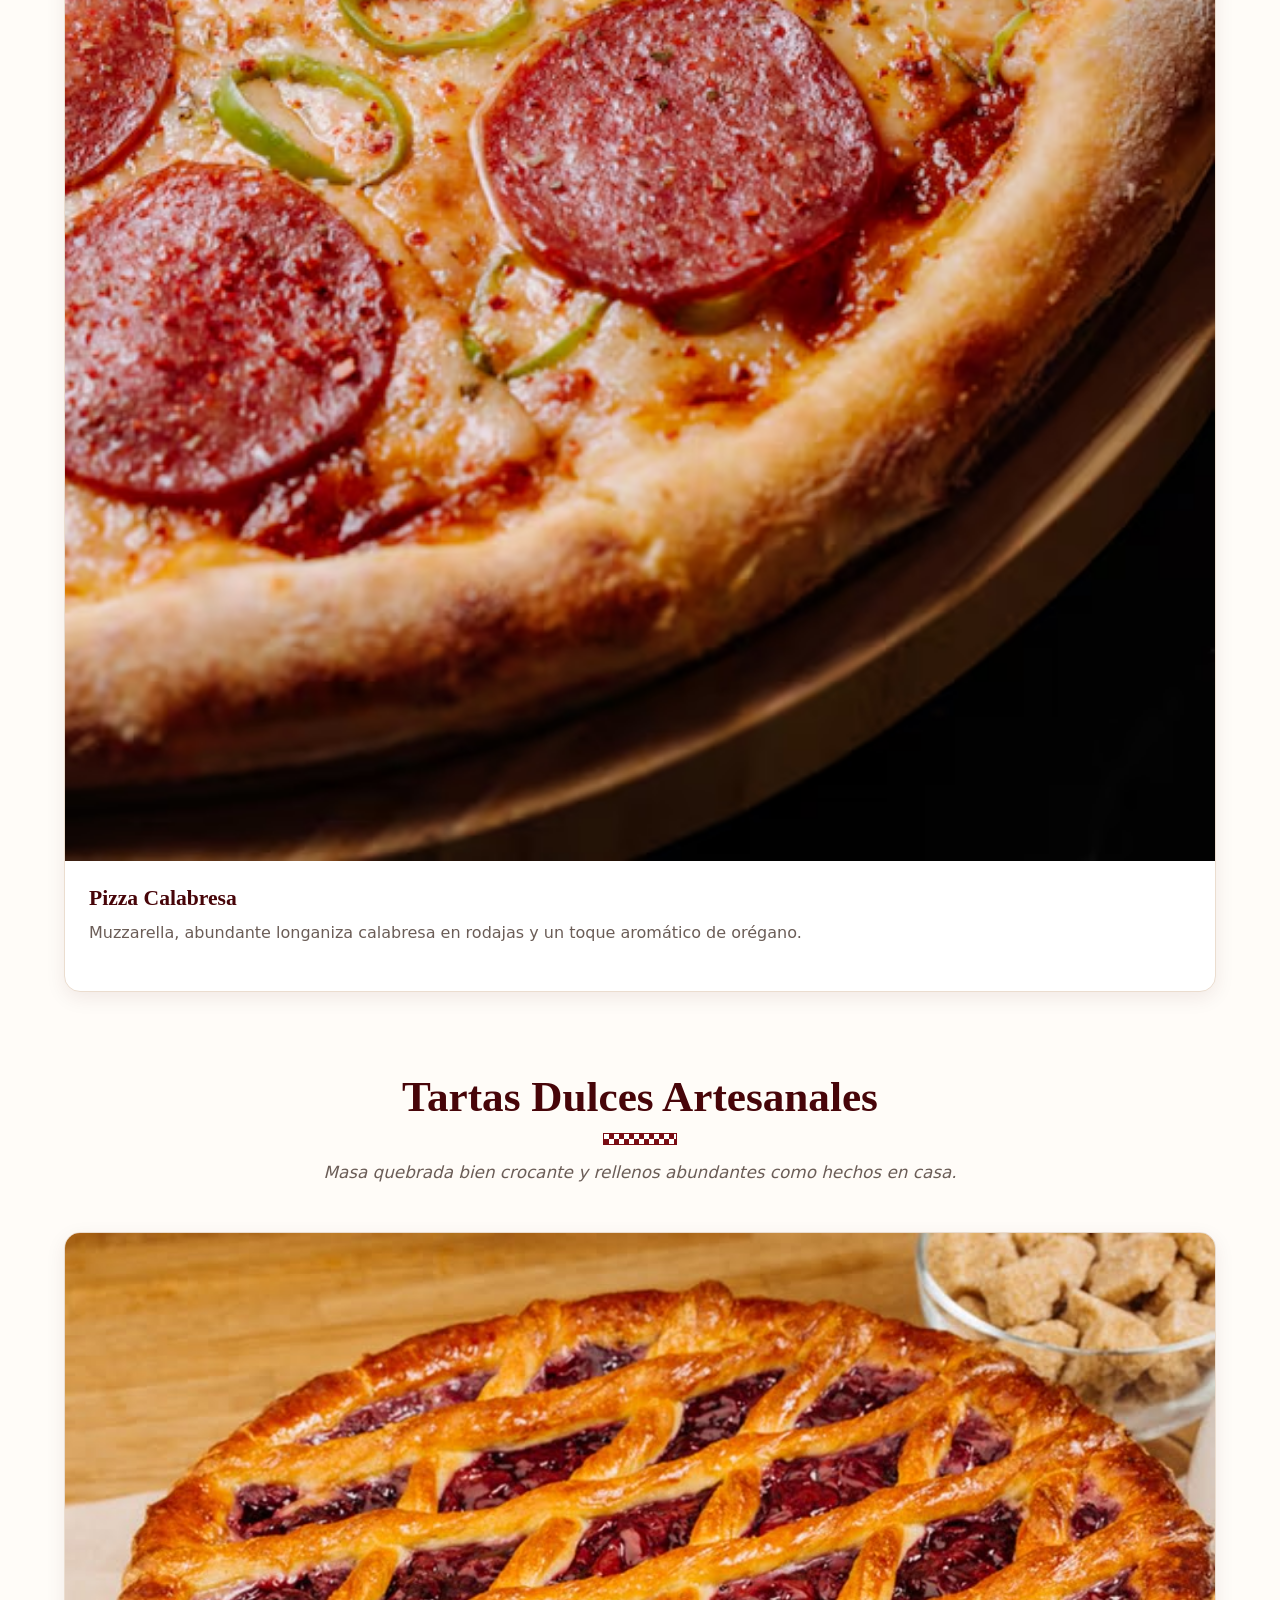
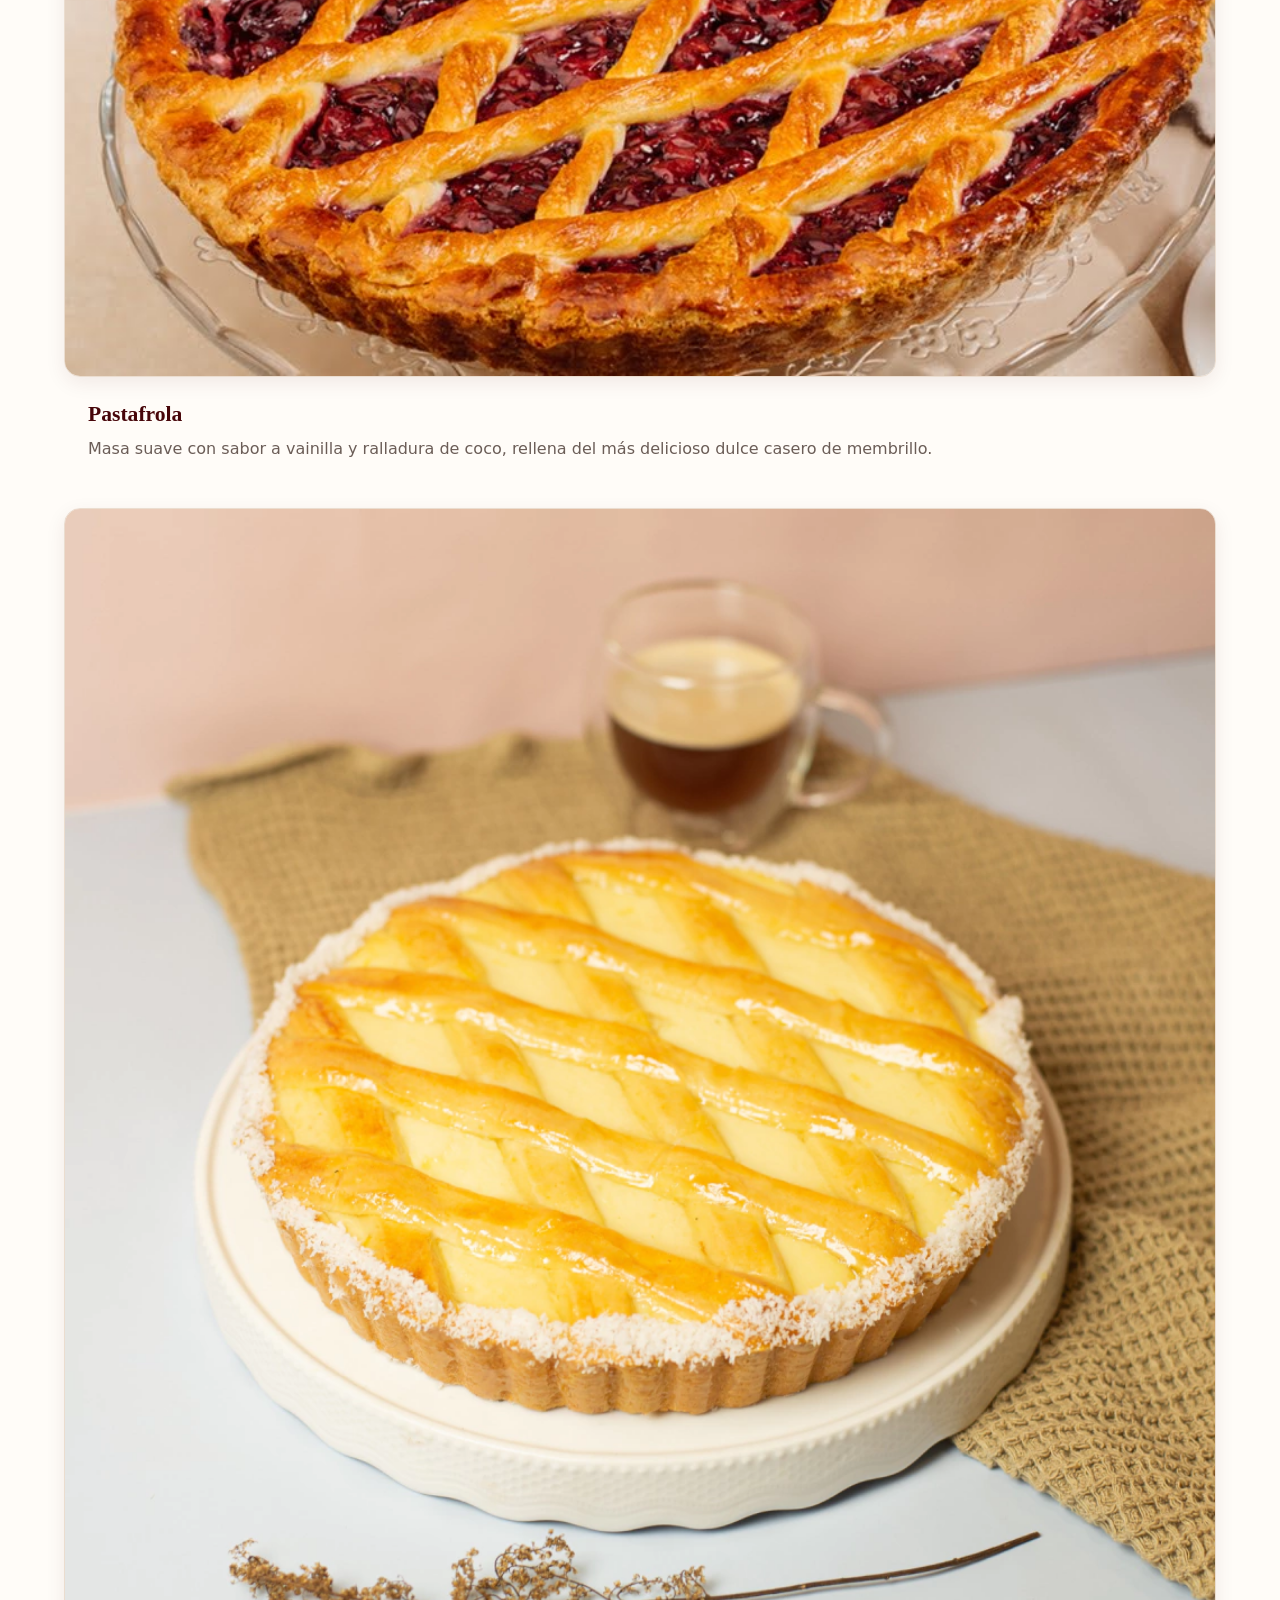
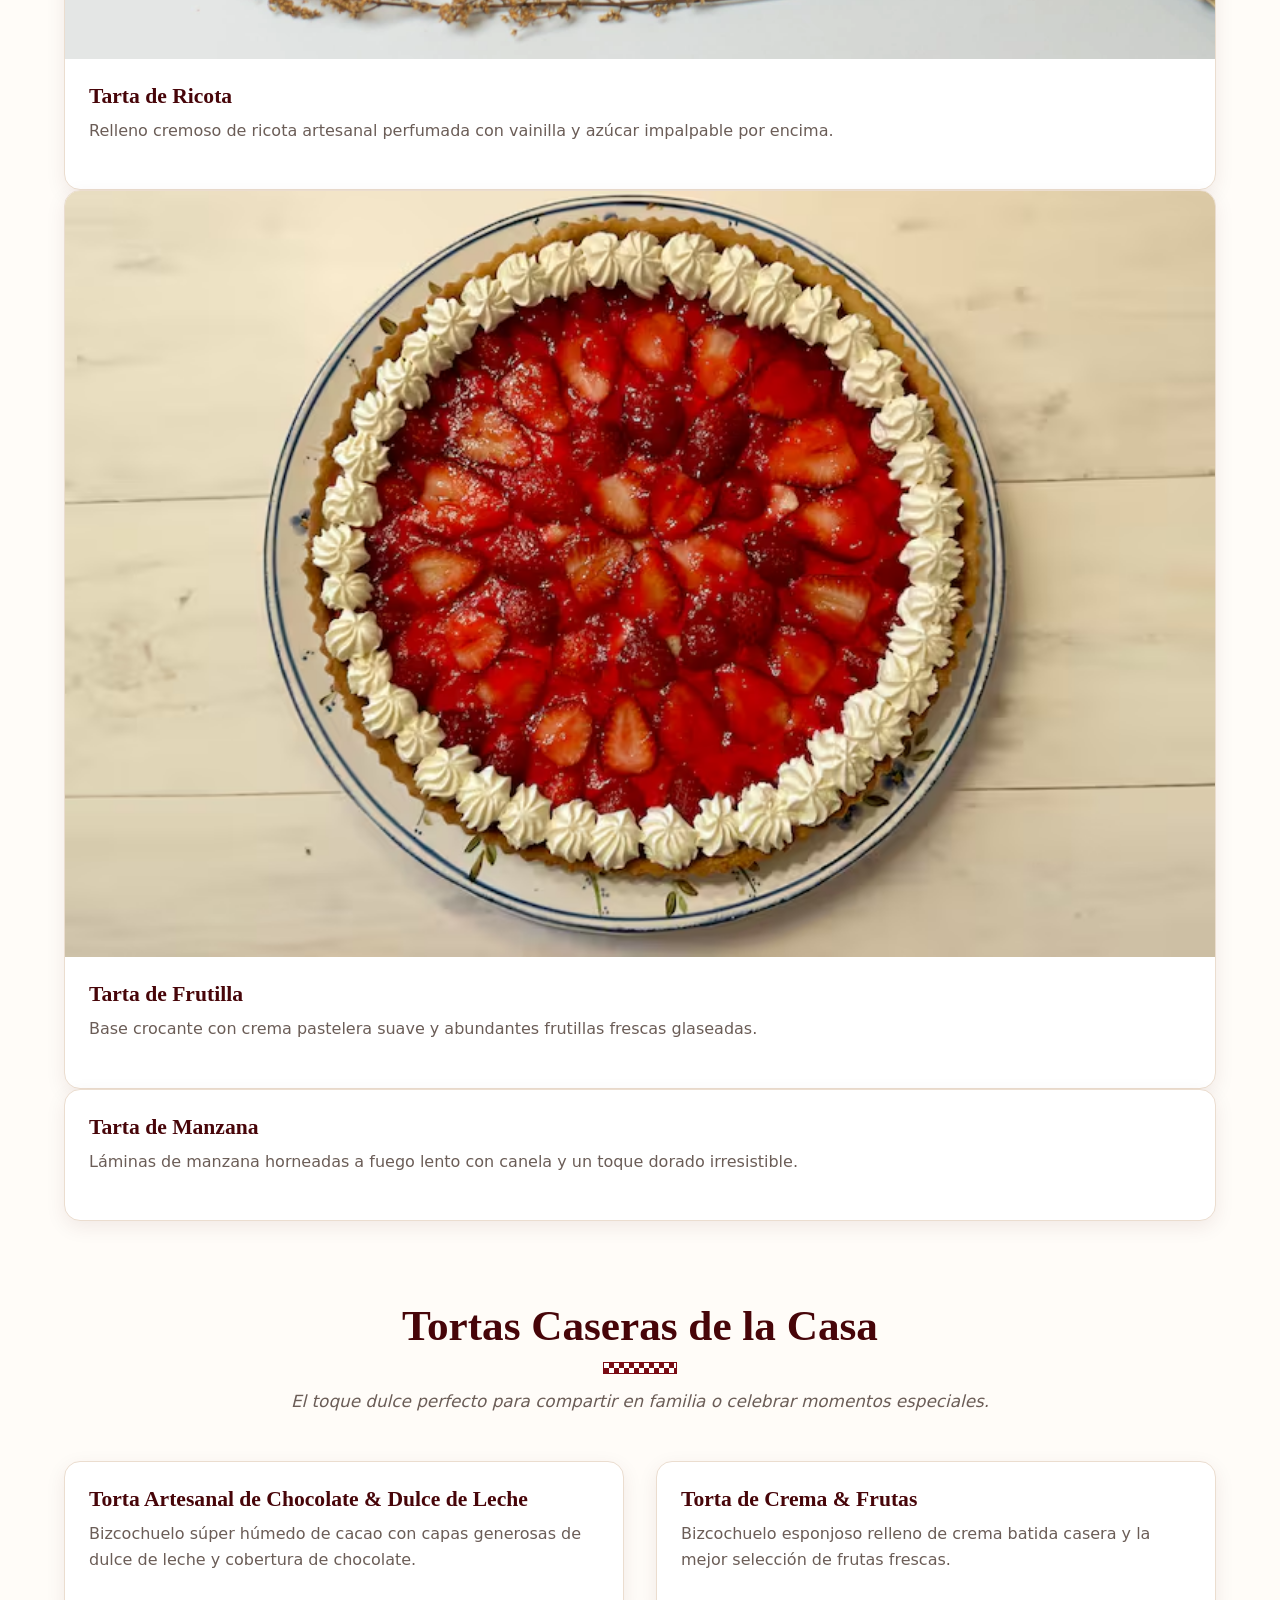
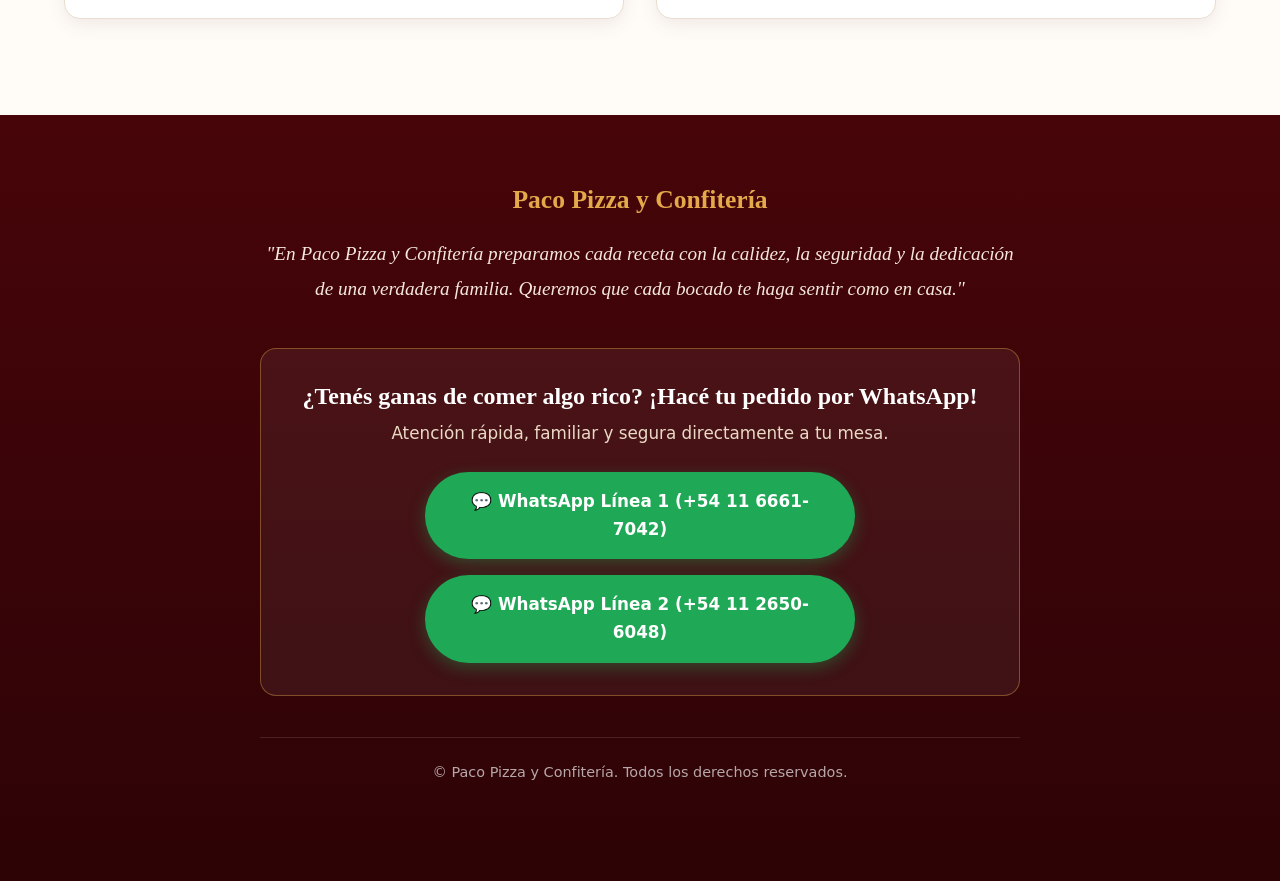
==== commit 4eccab64: "Rename index1p.html to index.html" ====
--- a/index.html
+++ b/index.html
@@ -1,317 +1,200 @@
-<!DOCTYPE html>
-<html lang="es-AR">
-<head>
-  <meta charset="UTF-8">
-  <meta name="viewport" content="width=device-width, initial-scale=1.0">
-  <title>Paco Pizza y Confitería · Pizzas a la piedra, tartas y tortas caseras</title>
-  <meta name="description" content="Pizzas a la piedra, tartas dulces y tortas caseras hechas con recetas de familia. Pedí fácil y rápido por WhatsApp.">
-  <meta name="theme-color" content="#7A0C14">
-
-  <!-- Al compartir el link por WhatsApp/Facebook se ve lindo -->
-  <meta property="og:title" content="Paco Pizza y Confitería · Sabores de familia">
-  <meta property="og:description" content="Pizzas a la piedra, tartas dulces y tortas caseras. Pedí por WhatsApp.">
-  <meta property="og:type" content="website">
-  <meta property="og:image" content="https://images.unsplash.com/photo-1513104890138-7c749659a591?auto=format&fit=crop&w=1200&q=80">
-
-  <!-- Ícono de la pestaña (una pizza) -->
-  <link rel="icon" href="data:image/svg+xml,%3Csvg xmlns='http://www.w3.org/2000/svg' viewBox='0 0 100 100'%3E%3Ctext y='.9em' font-size='90'%3E🍕%3C/text%3E%3C/svg%3E">
-
-  <link rel="preconnect" href="https://fonts.googleapis.com">
-  <link rel="preconnect" href="https://fonts.gstatic.com" crossorigin>
-  <link href="https://fonts.googleapis.com/css2?family=Fraunces:ital,opsz,wght@0,9..144,600;0,9..144,800;1,9..144,500&family=Nunito:wght@400;600;700;800&display=swap" rel="stylesheet">
-
-  <link rel="stylesheet" href="style.css">
-</head>
-<body>
-
-  <a class="skip" href="#menu">Ir al menú</a>
-
-  <!-- ============ PORTADA ============ -->
-  <header class="hero">
-    <div class="hero-content">
-      <p class="badge">Cocina familiar, como en casa</p>
-      <h1>Paco Pizza<br>y Confitería</h1>
-      <p class="hero-subtitle">Pizzas a la piedra bien cargadas, tartas dulces artesanales y tortas caseras. Todo hecho con la calidad de siempre y recetas de familia.</p>
-      <div class="hero-buttons">
-        <a href="https://wa.me/541166617042?text=Hola!%20Quisiera%20hacer%20un%20pedido%20en%20Paco%20Pizza%20y%20Confiter%C3%ADa." target="_blank" rel="noopener noreferrer" class="btn btn-wa-hero">Pedir por WhatsApp</a>
-        <a href="#menu" class="btn btn-secondary">Ver el menú</a>
-      </div>
-    </div>
-  </header>
-
-  <!-- Mantel a cuadros: el detalle de la casa -->
-  <div class="tablecloth" aria-hidden="true"></div>
-
-  <!-- ============ NAVEGACIÓN (queda fija al scrollear) ============ -->
-  <nav class="category-nav" aria-label="Categorías del menú">
-    <ul>
-      <li><a href="#pizzas">🍕 Pizzas</a></li>
-      <li><a href="#tartas">🥧 Tartas dulces</a></li>
-      <li><a href="#tortas">🎂 Tortas</a></li>
-      <li><a href="#como-pedir">📲 Cómo pedir</a></li>
-    </ul>
-  </nav>
-
-  <!-- ============ POR QUÉ ELEGIRNOS ============ -->
-  <section class="values" aria-label="Lo que nos distingue">
-    <ul>
-      <li><strong>A la piedra</strong><span>Masa crocante por fuera, tierna por dentro.</span></li>
-      <li><strong>Ingredientes frescos</strong><span>Muzzarella abundante y salsa casera.</span></li>
-      <li><strong>Recetas de familia</strong><span>Tartas y tortas como las de casa.</span></li>
-      <li><strong>Pedido fácil</strong><span>Escribinos por WhatsApp y listo.</span></li>
-    </ul>
-  </section>
-
-  <!-- ============ MENÚ ============ -->
-  <main id="menu" class="container">
-
-    <!-- Pizzas -->
-    <section id="pizzas" class="menu-section">
-      <div class="section-title">
-        <h2>Pizzas caseras y crocantes</h2>
-        <p>Con ingredientes frescos y abundante queso derretido.</p>
-      </div>
-
-      <div class="grid">
-        <article class="card">
-          <div class="card-media pizza-muzza-bg">
-            <img src="pizza muzzarella.jpeg" alt="Pizza muzzarella con aceitunas" loading="lazy">
-            <span class="tag">Clásica</span>
-          </div>
-          <div class="card-body">
-            <h3>Pizza Muzzarella</h3>
-            <p>Salsa casera de tomate, abundante muzzarella de primera calidad, orégano y aceitunas.</p>
-            <a class="btn-order" href="https://wa.me/541166617042?text=Hola!%20Quiero%20pedir:%20Pizza%20Muzzarella" target="_blank" rel="noopener noreferrer">Pedir por WhatsApp</a>
-          </div>
-        </article>
-
-        <article class="card">
-          <div class="card-media pizza-jm-bg">
-            <span class="tag gold">Favorita</span>
-          </div>
-          <div class="card-body">
-            <h3>Pizza Jamón y Morrón</h3>
-            <p>Muzzarella derretida, jamón cocido seleccionado y morrones asados al horno.</p>
-            <a class="btn-order" href="https://wa.me/541166617042?text=Hola!%20Quiero%20pedir:%20Pizza%20Jam%C3%B3n%20y%20Morr%C3%B3n" target="_blank" rel="noopener noreferrer">Pedir por WhatsApp</a>
-          </div>
-        </article>
-
-        <article class="card">
-          <div class="card-media pizza-fuga-bg">
-            <img src="Fugazzeta.jpeg" alt="Pizza fugazzeta con cebolla y doble queso" loading="lazy">
-          </div>
-          <div class="card-body">
-            <h3>Pizza Fugazzeta</h3>
-            <p>Abundante cebolla dorada y doble queso.</p>
-            <a class="btn-order" href="https://wa.me/541166617042?text=Hola!%20Quiero%20pedir:%20Pizza%20Fugazzeta" target="_blank" rel="noopener noreferrer">Pedir por WhatsApp</a>
-          </div>
-        </article>
-
-        <article class="card">
-          <div class="card-media pizza-jh-bg">
-            <img src="pizza jamon y huevo.jpeg" alt="Pizza de jamón y huevo" loading="lazy">
-          </div>
-          <div class="card-body">
-            <h3>Pizza Jamón y Huevo</h3>
-            <p>Base de muzzarella, jamón cocido de calidad y abundante huevo picado.</p>
-            <a class="btn-order" href="https://wa.me/541166617042?text=Hola!%20Quiero%20pedir:%20Pizza%20Jam%C3%B3n%20y%20Huevo" target="_blank" rel="noopener noreferrer">Pedir por WhatsApp</a>
-          </div>
-        </article>
-
-        <article class="card">
-          <div class="card-media pizza-calabresa-bg">
-            <img src="pizza calabreza.jpeg" alt="Pizza calabresa con longaniza en rodajas" loading="lazy">
-          </div>
-          <div class="card-body">
-            <h3>Pizza Calabresa</h3>
-            <p>Muzzarella, abundante longaniza calabresa en rodajas y un toque aromático de orégano.</p>
-            <a class="btn-order" href="https://wa.me/541166617042?text=Hola!%20Quiero%20pedir:%20Pizza%20Calabresa" target="_blank" rel="noopener noreferrer">Pedir por WhatsApp</a>
-          </div>
-        </article>
-      </div>
-    </section>
-
-    <!-- Tartas -->
-    <section id="tartas" class="menu-section">
-      <div class="section-title">
-        <h2>Tartas dulces artesanales</h2>
-        <p>Masa quebrada bien crocante y rellenos abundantes, como hechos en casa.</p>
-      </div>
-
-      <div class="grid">
-        <article class="card">
-          <div class="card-media tarta-frola-bg">
-            <img src="pastafrola.jpeg" alt="Pastafrola con dulce de membrillo" loading="lazy">
-            <span class="tag gold">Tradicional</span>
-          </div>
-          <div class="card-body">
-            <h3>Pastafrola</h3>
-            <p>Masa suave con sabor a vainilla y ralladura de coco, rellena del más delicioso dulce casero de membrillo.</p>
-            <a class="btn-order" href="https://wa.me/541166617042?text=Hola!%20Quiero%20pedir:%20Pastafrola" target="_blank" rel="noopener noreferrer">Pedir por WhatsApp</a>
-          </div>
-        </article>
-
-        <article class="card">
-          <div class="card-media tarta-ricota-bg">
-            <img src="tarta de ricota.jpeg" alt="Tarta de ricota con azúcar impalpable" loading="lazy">
-          </div>
-          <div class="card-body">
-            <h3>Tarta de Ricota</h3>
-            <p>Relleno cremoso de ricota artesanal perfumada con vainilla y azúcar impalpable por encima.</p>
-            <a class="btn-order" href="https://wa.me/541166617042?text=Hola!%20Quiero%20pedir:%20Tarta%20de%20Ricota" target="_blank" rel="noopener noreferrer">Pedir por WhatsApp</a>
-          </div>
-        </article>
-
-        <article class="card">
-          <div class="card-media tarta-frutilla-bg">
-            <img src="tarta de frutilla.jpeg" alt="Tarta de frutilla con crema pastelera" loading="lazy">
-          </div>
-          <div class="card-body">
-            <h3>Tarta de Frutilla</h3>
-            <p>Base crocante con crema pastelera suave y abundantes frutillas frescas glaseadas.</p>
-            <a class="btn-order" href="https://wa.me/541166617042?text=Hola!%20Quiero%20pedir:%20Tarta%20de%20Frutilla" target="_blank" rel="noopener noreferrer">Pedir por WhatsApp</a>
-          </div>
-        </article>
-
-        <article class="card">
-          <div class="card-media tarta-manzana-bg"></div>
-          <div class="card-body">
-            <h3>Tarta de Manzana</h3>
-            <p>Láminas de manzana horneadas a fuego lento con canela y un toque dorado irresistible.</p>
-            <a class="btn-order" href="https://wa.me/541166617042?text=Hola!%20Quiero%20pedir:%20Tarta%20de%20Manzana" target="_blank" rel="noopener noreferrer">Pedir por WhatsApp</a>
-          </div>
-        </article>
-      </div>
-    </section>
-
-    <!-- Tortas -->
-    <section id="tortas" class="menu-section">
-      <div class="section-title">
-        <h2>Tortas caseras de la casa</h2>
-        <p>El toque dulce perfecto para compartir en familia o celebrar momentos especiales.</p>
-      </div>
-
-      <div class="grid grid-2">
-        <article class="card">
-          <div class="card-media torta-choc-bg">
-            <span class="tag">Especial</span>
-          </div>
-          <div class="card-body">
-            <h3>Torta de Chocolate y Dulce de Leche</h3>
-            <p>Bizcochuelo súper húmedo de cacao con capas generosas de dulce de leche y cobertura de chocolate.</p>
-            <a class="btn-order" href="https://wa.me/541166617042?text=Hola!%20Quiero%20pedir:%20Torta%20de%20Chocolate%20y%20Dulce%20de%20Leche" target="_blank" rel="noopener noreferrer">Pedir por WhatsApp</a>
-          </div>
-        </article>
-
-        <article class="card">
-          <div class="card-media torta-crema-bg"></div>
-          <div class="card-body">
-            <h3>Torta de Crema y Frutas</h3>
-            <p>Bizcochuelo esponjoso relleno de crema batida casera y la mejor selección de frutas frescas.</p>
-            <a class="btn-order" href="https://wa.me/541166617042?text=Hola!%20Quiero%20pedir:%20Torta%20de%20Crema%20y%20Frutas" target="_blank" rel="noopener noreferrer">Pedir por WhatsApp</a>
-          </div>
-        </article>
-      </div>
-
-      <p class="festejo">¿Estás organizando un festejo? <a href="https://wa.me/541126506048?text=Hola!%20Quisiera%20consultar%20por%20una%20torta%20para%20un%20festejo." target="_blank" rel="noopener noreferrer">Consultanos por WhatsApp</a> y lo preparamos juntos.</p>
-    </section>
-
-  </main>
-
-  <!-- ============ CÓMO PEDIR ============ -->
-  <section id="como-pedir" class="steps-section">
-    <div class="steps-inner">
-      <div class="section-title">
-        <h2>Pedir es muy fácil</h2>
-        <p>Tres pasos y listo.</p>
-      </div>
-      <ol class="steps">
-        <li>
-          <h3>Elegí lo que se te antoja</h3>
-          <p>Mirá el menú y decidí qué querés llevar a tu mesa.</p>
-        </li>
-        <li>
-          <h3>Escribinos por WhatsApp</h3>
-          <p>Tocá cualquier botón &laquo;Pedir&raquo; y te abre el chat con el mensaje armado.</p>
-        </li>
-        <li>
-          <h3>Confirmamos tu pedido</h3>
-          <p>Te respondemos, coordinamos y te lo preparamos con cariño.</p>
-        </li>
-      </ol>
-    </div>
-  </section>
-
-  <!-- ============ PREGUNTAS FRECUENTES (se abren solas, sin JavaScript) ============ -->
-  <section class="faq container-narrow">
-    <div class="section-title">
-      <h2>Preguntas frecuentes</h2>
-    </div>
-
-    <details>
-      <summary>¿Cómo hago mi pedido?</summary>
-      <p>Escribinos por WhatsApp a cualquiera de nuestras dos líneas. Contanos qué querés y te confirmamos el pedido.</p>
-    </details>
-    <details>
-      <summary>¿Por qué tienen dos líneas de WhatsApp?</summary>
-      <p>Para atenderte más rápido. Podés escribir a la que prefieras.</p>
-    </details>
-    <details>
-      <summary>¿Puedo pedir una torta para un cumpleaños o festejo?</summary>
-      <p>Sí, consultanos por WhatsApp contándonos la ocasión y te ayudamos a elegir.</p>
-    </details>
-
-    <!--
-      PARA COMPLETAR (agregá lo que corresponda y borrá este comentario):
-      <details>
-        <summary>¿Cuál es el horario de atención?</summary>
-        <p>Lunes a domingo de XX a XX hs.</p>
-      </details>
-      <details>
-        <summary>¿Hacen envíos? ¿A qué zonas?</summary>
-        <p>Hacemos envíos en San Justo y alrededores...</p>
-      </details>
-      <details>
-        <summary>¿Cuáles son los medios de pago?</summary>
-        <p>Efectivo, transferencia...</p>
-      </details>
-    -->
-  </section>
-
-  <!-- ============ PIE DE PÁGINA ============ -->
-  <div class="tablecloth" aria-hidden="true"></div>
-  <footer id="contacto">
-    <div class="footer-container">
-      <p class="footer-badge">Paco Pizza y Confitería</p>
-
-      <p class="footer-quote">
-        En Paco Pizza y Confitería preparamos cada receta con la calidez y la dedicación de una verdadera familia. Queremos que cada bocado te haga sentir como en casa.
-      </p>
-
-      <div class="whatsapp-box">
-        <h3>¿Tenés ganas de comer algo rico? Hacé tu pedido por WhatsApp</h3>
-        <p>Atención rápida y familiar, directo a tu mesa.</p>
-        <div class="whatsapp-buttons">
-          <a href="https://wa.me/541166617042?text=Hola!%20Quisiera%20hacer%20un%20pedido%20en%20Paco%20Pizza%20y%20Confiter%C3%ADa." target="_blank" rel="noopener noreferrer" class="btn-wa">
-            💬 WhatsApp línea 1 · +54 11 6661-7042
-          </a>
-          <a href="https://wa.me/541126506048?text=Hola!%20Quisiera%20hacer%20un%20pedido%20en%20Paco%20Pizza%20y%20Confiter%C3%ADa." target="_blank" rel="noopener noreferrer" class="btn-wa">
-            💬 WhatsApp línea 2 · +54 11 2650-6048
-          </a>
-        </div>
-      </div>
-
-      <div class="footer-credits">
-        <p>&copy; Paco Pizza y Confitería. Todos los derechos reservados.</p>
-      </div>
-    </div>
-  </footer>
-
-  <!-- Botón flotante de WhatsApp: siempre a mano, en celular y en compu -->
-  <a class="wa-float" href="https://wa.me/541166617042?text=Hola!%20Quisiera%20hacer%20un%20pedido%20en%20Paco%20Pizza%20y%20Confiter%C3%ADa." target="_blank" rel="noopener noreferrer" aria-label="Hacer un pedido por WhatsApp">
-    <svg viewBox="0 0 32 32" width="30" height="30" aria-hidden="true" focusable="false"><path fill="#fff" d="M16.04 3C9.4 3 4 8.33 4 14.9c0 2.3.67 4.44 1.83 6.26L4 28l7.07-1.8a12.1 12.1 0 0 0 4.97 1.05C22.68 27.25 28 21.92 28 15.35 28 8.78 22.68 3 16.04 3Zm0 21.9c-1.56 0-3.03-.4-4.3-1.1l-.3-.18-4.2 1.07 1.12-4.04-.2-.31a9.2 9.2 0 0 1-1.4-4.9c0-5.1 4.2-9.25 9.35-9.25 5.15 0 9.35 4.15 9.35 9.25 0 5.1-4.2 9.46-9.42 9.46Zm5.4-6.9c-.3-.15-1.75-.86-2.02-.96-.27-.1-.47-.15-.67.15-.2.3-.77.96-.94 1.16-.17.2-.35.22-.65.07-.3-.15-1.25-.46-2.38-1.47-.88-.78-1.47-1.75-1.64-2.05-.17-.3-.02-.46.13-.6.13-.13.3-.35.45-.52.15-.17.2-.3.3-.5.1-.2.05-.37-.02-.52-.08-.15-.67-1.6-.92-2.2-.24-.57-.48-.5-.67-.5h-.57c-.2 0-.52.07-.8.37-.27.3-1.04 1.02-1.04 2.48 0 1.46 1.07 2.88 1.22 3.08.15.2 2.1 3.2 5.08 4.48.7.3 1.26.48 1.69.62.7.22 1.35.2 1.86.12.57-.08 1.75-.72 2-1.4.25-.7.25-1.3.17-1.42-.07-.12-.27-.2-.57-.35Z"/></svg>
-    <span>Pedir</span>
-  </a>
-
-</body>
-</html>
+<!DOCTYPE html>
+<html lang="es">
+<head>
+  <meta charset="UTF-8">
+  <meta name="viewport" content="width=device-width, initial-scale=1.0">
+  <title>Paco Pizza y Confitería - Sabores de Familia</title>
+  
+  <!-- Tipografías de Google Fonts -->
+  <link rel="preconnect" href="https://fonts.googleapis.com">
+  <link rel="preconnect" href="https://fonts.gstatic.com" crossorigin>
+  <link href="https://fonts.googleapis.com/css2?family=Montserrat:wght@400;600;700&family=Playfair+Display:ital,wght@0,600;0,800;1,400&display=swap" rel="stylesheet">
+  
+  <link rel="stylesheet" href="style.css">
+</head>
+<body>
+
+  <!-- Encabezado / Hero Section -->
+  <header class="hero">
+    <div class="overlay"></div>
+    <div class="hero-content">
+      <span class="badge">Cocina Familiar Tradicional</span>
+      <h1>Paco Pizza y Confitería</h1>
+      <p class="hero-subtitle">Las pizzas más sabrosas a la piedra, tartas dulces artesanales y tortas caseras hechas con la calidad de siempre.</p>
+      <div class="hero-buttons">
+        <a href="#menu" class="btn btn-primary">Ver Nuestro Menú</a>
+        <a href="#contacto" class="btn btn-secondary">Hacer Pedido</a>
+      </div>
+    </div>
+  </header>
+
+  <!-- Navegación Rápida -->
+  <nav class="category-nav">
+    <ul>
+      <li><a href="#pizzas">🍕 Pizzas</a></li>
+      <li><a href="#tartas">🥧 Tartas Dulces</a></li>
+      <li><a href="#tortas">🎂 Tortas Caseras</a></li>
+    </ul>
+  </nav>
+
+  <!-- Menú Principal -->
+  <main id="menu" class="container">
+
+    <!-- Sección Pizzas -->
+    <section id="pizzas" class="menu-section">
+      <div class="section-title">
+        <h2>Pizzas Caseras & Crocantes</h2>
+        <p>Elaboradas con ingredientes frescos y abundante queso derretido.</p>
+      </div>
+
+      <div class="grid">
+        <article class="card">
+          <image src="pizza muzzarella.jpeg">
+            <span class="tag">Clásica</span>
+          </div>
+          <div class="card-body">
+            <h3>Pizza Muzzarella</h3>
+            <p>Salsa casera de tomate, abundante muzzarella de primera calidad, orégano y aceitunas.</p>
+          </div>
+        </article>
+
+        <article class="card">
+          <image src="Jamon y Morron.jpeg">
+            <span class="tag gold">Favorita</span>
+          </div>
+          <div class="card-body">
+            <h3>Pizza Jamón y Morrón</h3>
+            <p>Muzzarella derretida, jamón cocido seleccionado y morrones asados al horno.</p>
+          </div>
+        </article>
+
+        <article class="card">
+          <image src="Fugazzeta.jpeg"></div>
+          <div class="card-body">
+            <h3>Pizza Fugazzeta</h3>
+            <p>Abundante cebolla dorada, doble queso</p>
+          </div>
+        </article>
+
+        <article class="card">
+          <image src="pizza jamon y huevo.jpeg"></div>
+          <div class="card-body">
+            <h3>Pizza Jamón y Huevo</h3>
+            <p>Base de muzzarella, jamón cocido de calidad y abundante huevo picado.</p>
+          </div>
+        </article>
+
+        <article class="card">
+          <image src="pizza calabreza.jpeg"></div>
+          <div class="card-body">
+            <h3>Pizza Calabresa</h3>
+            <p>Muzzarella, abundante longaniza calabresa en rodajas y un toque aromático de orégano.</p>
+          </div>
+        </article>
+      </div>
+    </section>
+
+    <!-- Sección Tartas Dulces -->
+    <section id="tartas" class="menu-section">
+      <div class="section-title">
+        <h2>Tartas Dulces Artesanales</h2>
+        <p>Masa quebrada bien crocante y rellenos abundantes como hechos en casa.</p>
+      </div>
+
+      <div class="grid">
+        <article class="card">
+          <image src="pastafrola.jpeg">
+            <span class="tag gold">Tradicional</span>
+          </div>
+          <div class="card-body">
+            <h3>Pastafrola</h3>
+            <p>Masa suave con sabor a vainilla y ralladura de coco, rellena del más delicioso dulce casero de membrillo.</p>
+          </div>
+        </article>
+
+        <article class="card">
+          <image src="tarta de ricota.jpeg"></div>
+          <div class="card-body">
+            <h3>Tarta de Ricota</h3>
+            <p>Relleno cremoso de ricota artesanal perfumada con vainilla y azúcar impalpable por encima.</p>
+          </div>
+        </article>
+
+        <article class="card">
+          <image src="tarta de frutilla.jpeg"></div>
+          <div class="card-body">
+            <h3>Tarta de Frutilla</h3>
+            <p>Base crocante con crema pastelera suave y abundantes frutillas frescas glaseadas.</p>
+          </div>
+        </article>
+
+        <article class="card">
+          <div class="card-img-placeholder tarta-manzana-bg"></div>
+          <div class="card-body">
+            <h3>Tarta de Manzana</h3>
+            <p>Láminas de manzana horneadas a fuego lento con canela y un toque dorado irresistible.</p>
+          </div>
+        </article>
+      </div>
+    </section>
+
+    <!-- Sección Tortas -->
+    <section id="tortas" class="menu-section">
+      <div class="section-title">
+        <h2>Tortas Caseras de la Casa</h2>
+        <p>El toque dulce perfecto para compartir en familia o celebrar momentos especiales.</p>
+      </div>
+
+      <div class="grid">
+        <article class="card">
+          <div class="card-img-placeholder torta-choc-bg">
+            <span class="tag">Especial</span>
+          </div>
+          <div class="card-body">
+            <h3>Torta Artesanal de Chocolate & Dulce de Leche</h3>
+            <p>Bizcochuelo súper húmedo de cacao con capas generosas de dulce de leche y cobertura de chocolate.</p>
+          </div>
+        </article>
+
+        <article class="card">
+          <div class="card-img-placeholder torta-crema-bg"></div>
+          <div class="card-body">
+            <h3>Torta de Crema & Frutas</h3>
+            <p>Bizcochuelo esponjoso relleno de crema batida casera y la mejor selección de frutas frescas.</p>
+          </div>
+        </article>
+      </div>
+    </section>
+
+  </main>
+
+  <!-- Pie de Página / Footer -->
+  <footer id="contacto">
+    <div class="footer-container">
+      <div class="footer-badge">Paco Pizza y Confitería</div>
+      
+      <p class="footer-quote">
+        "En Paco Pizza y Confitería preparamos cada receta con la calidez, la seguridad y la dedicación de una verdadera familia. Queremos que cada bocado te haga sentir como en casa."
+      </p>
+
+      <div class="whatsapp-box">
+        <h3>¿Tenés ganas de comer algo rico? ¡Hacé tu pedido por WhatsApp!</h3>
+        <p>Atención rápida, familiar y segura directamente a tu mesa.</p>
+        <div class="whatsapp-buttons">
+          <a href="https://wa.me/541166617042?text=Hola!%20Quisiera%20hacer%20un%20pedido%20en%20Paco%20Pizza%20y%20Confiter%C3%ADa." target="_blank" rel="noopener noreferrer" class="btn-wa">
+            💬 WhatsApp Línea 1 (+54 11 6661-7042)
+          </a>
+          <a href="https://wa.me/541126506048?text=Hola!%20Quisiera%20hacer%20un%20pedido%20en%20Paco%20Pizza%20y%20Confiter%C3%ADa." target="_blank" rel="noopener noreferrer" class="btn-wa">
+            💬 WhatsApp Línea 2 (+54 11 2650-6048)
+          </a>
+        </div>
+      </div>
+
+      <div class="footer-credits">
+        <p>&copy; Paco Pizza y Confitería. Todos los derechos reservados.</p>
+      </div>
+    </div>
+  </footer>
+
+</body>
+</html>
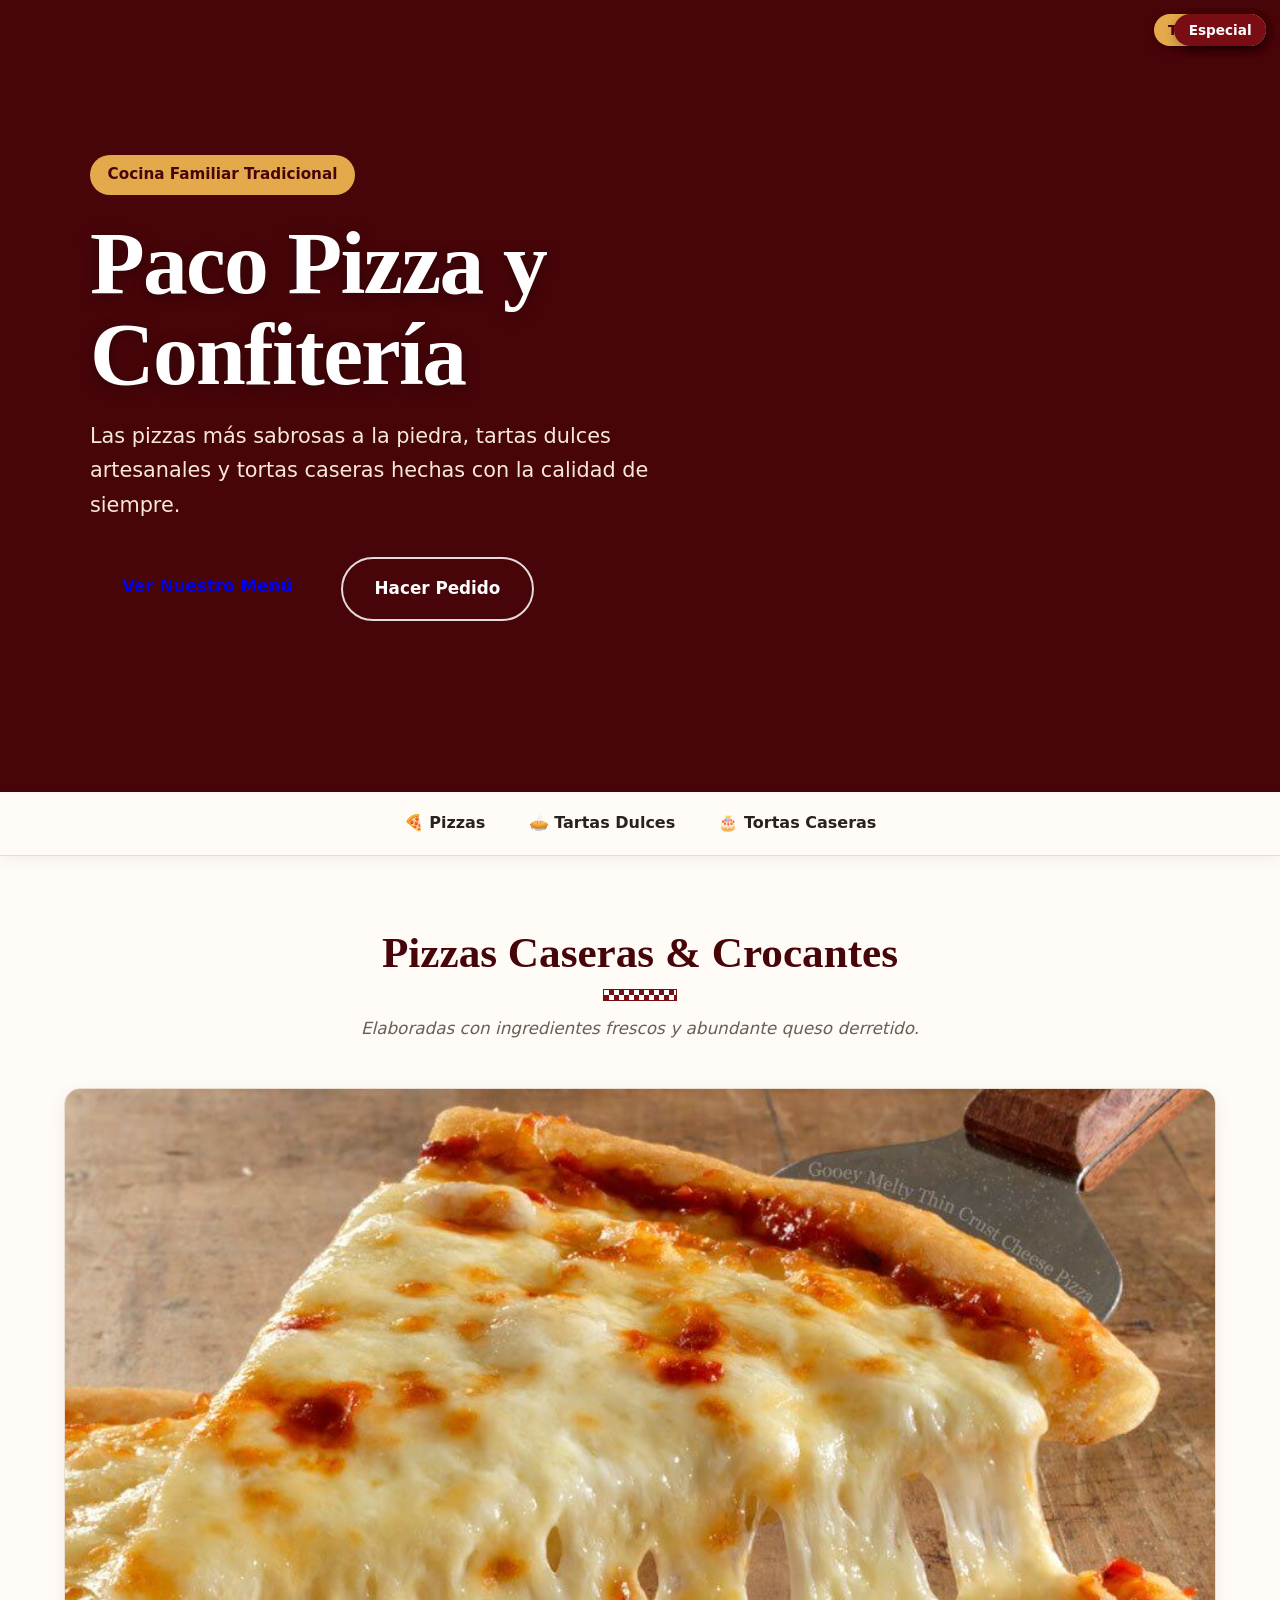
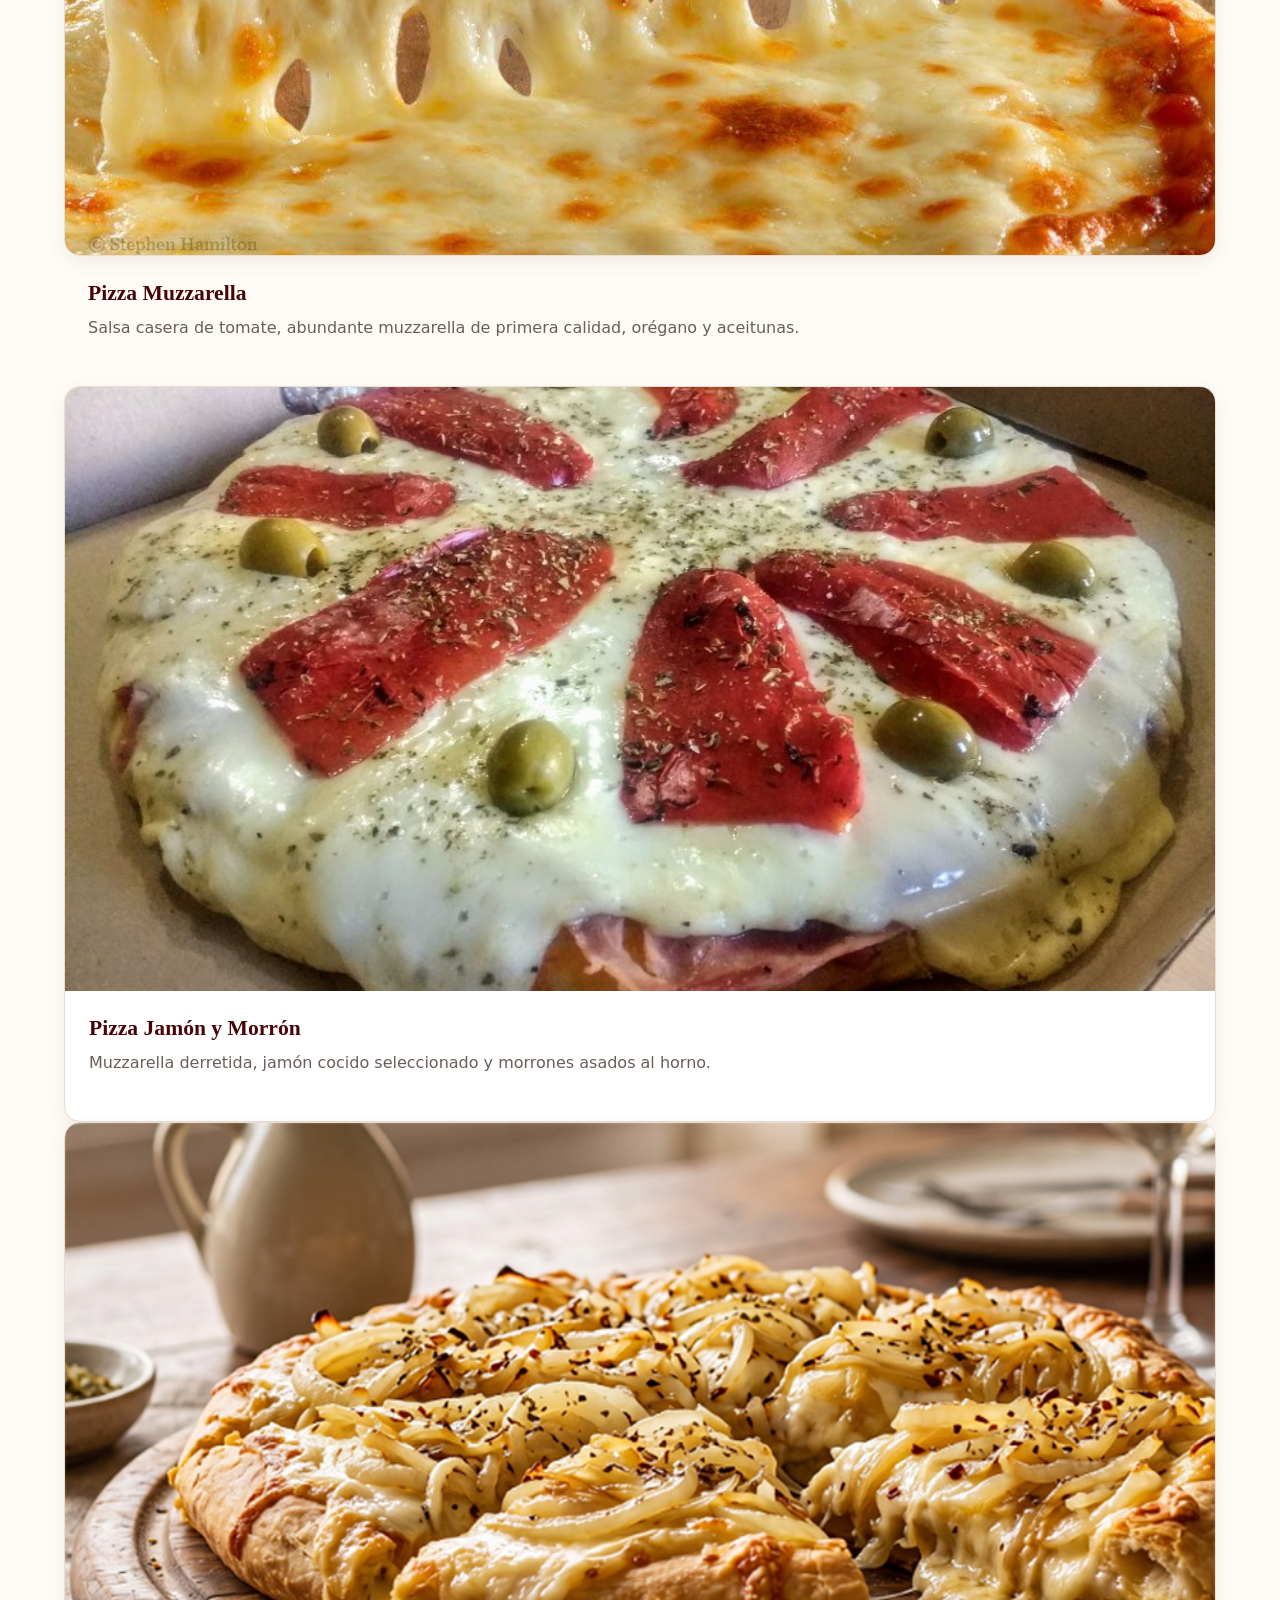
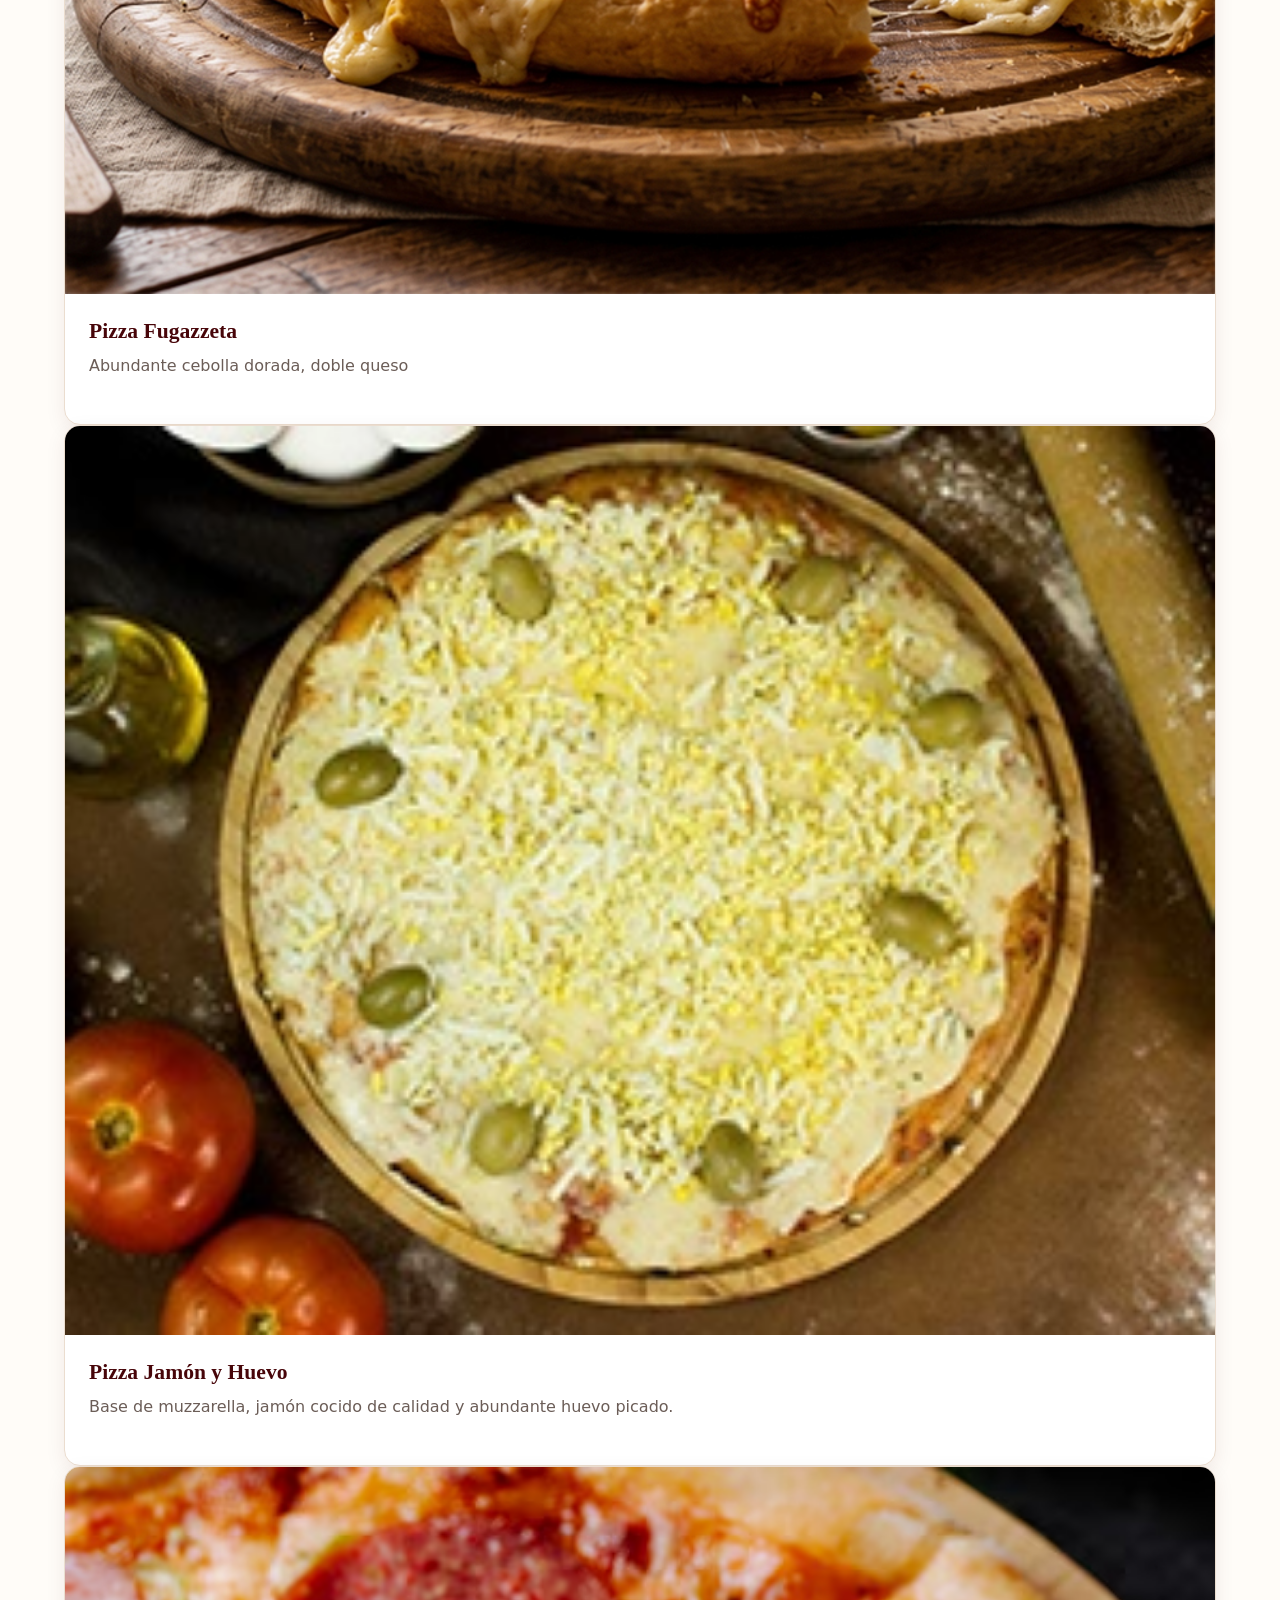
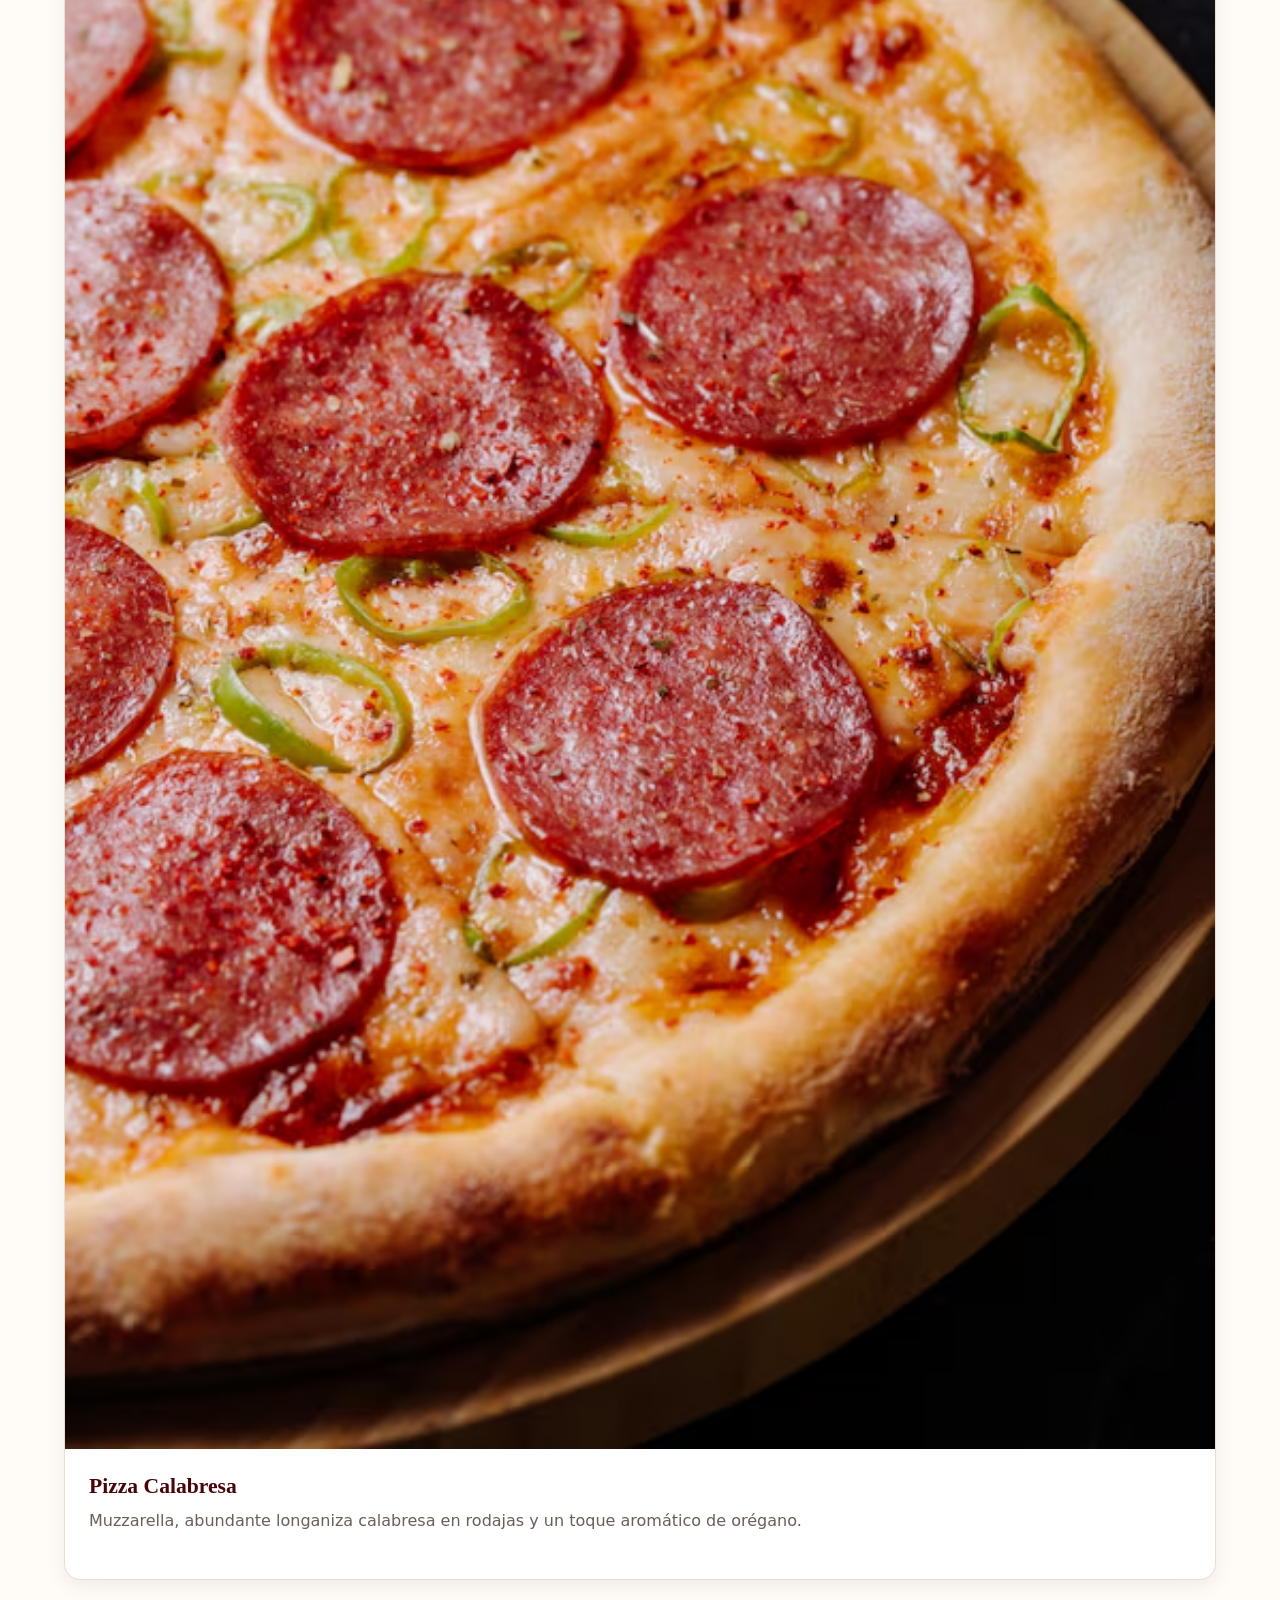
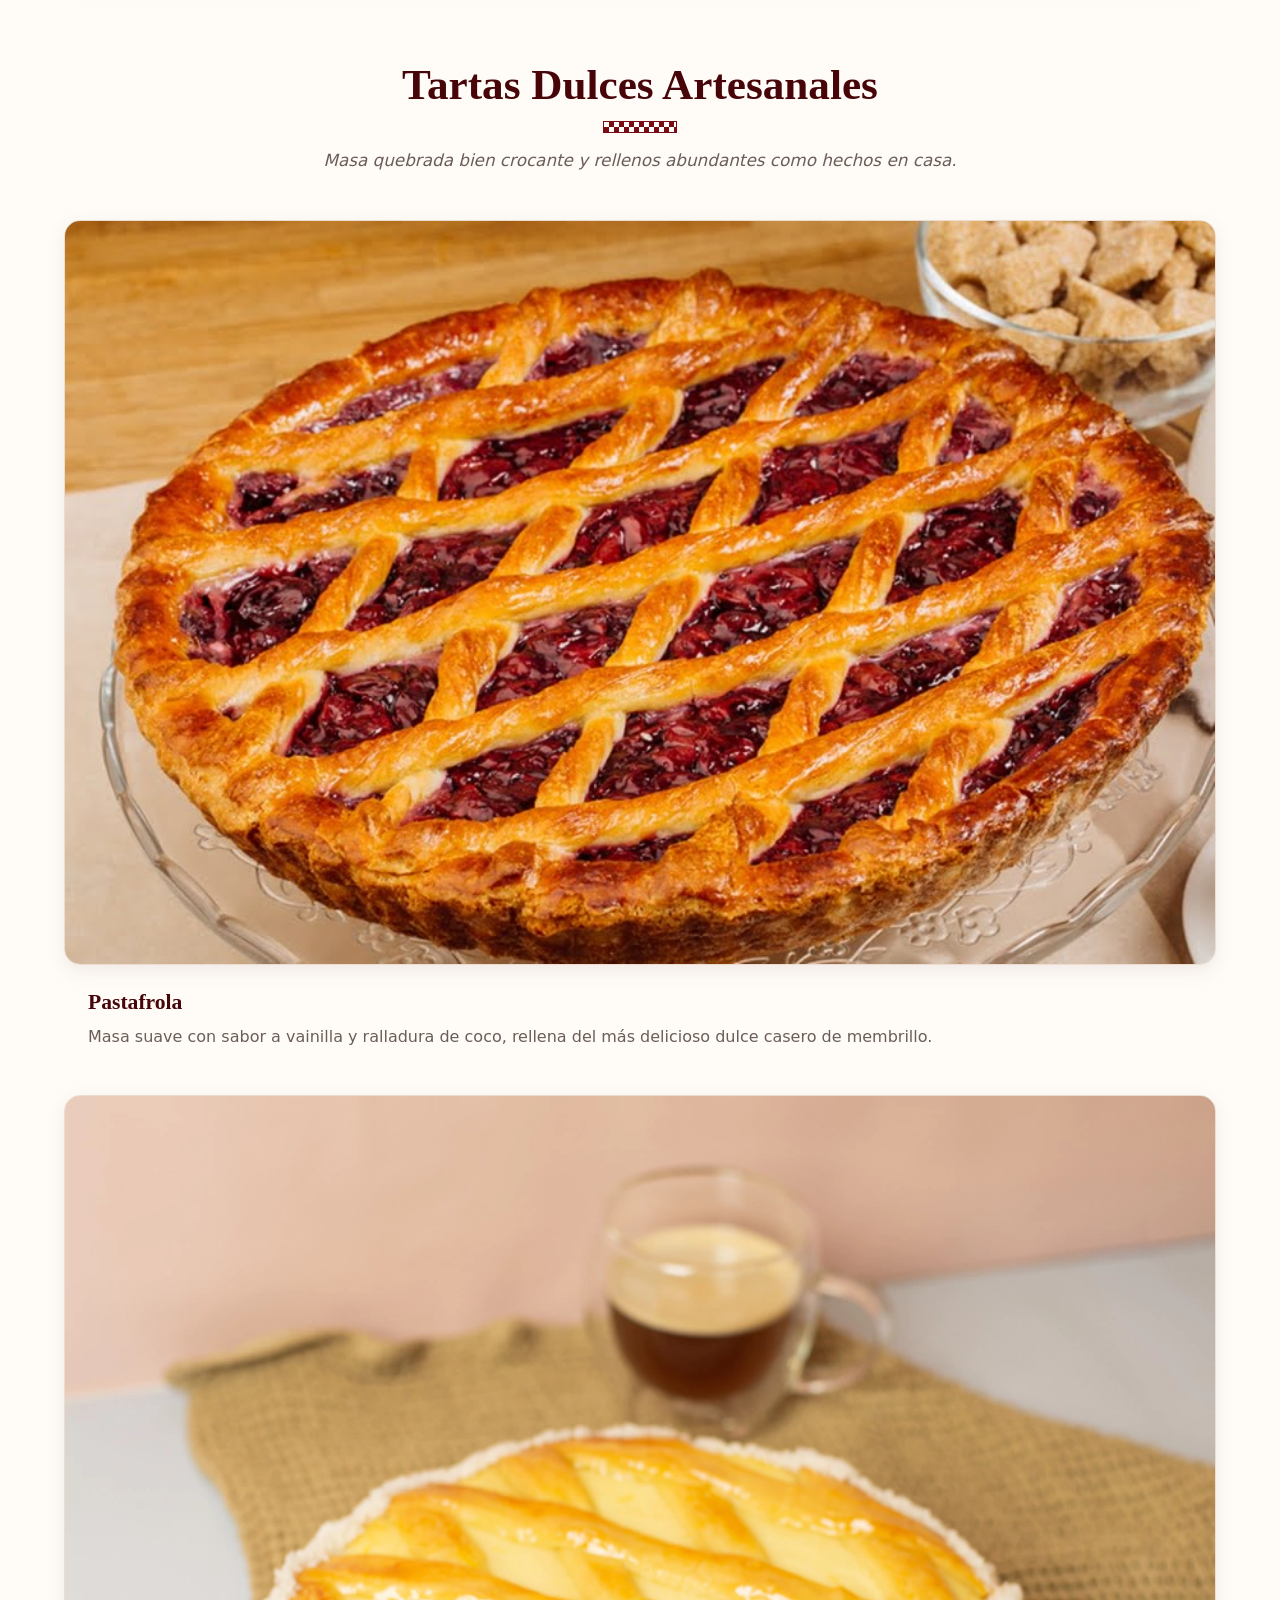
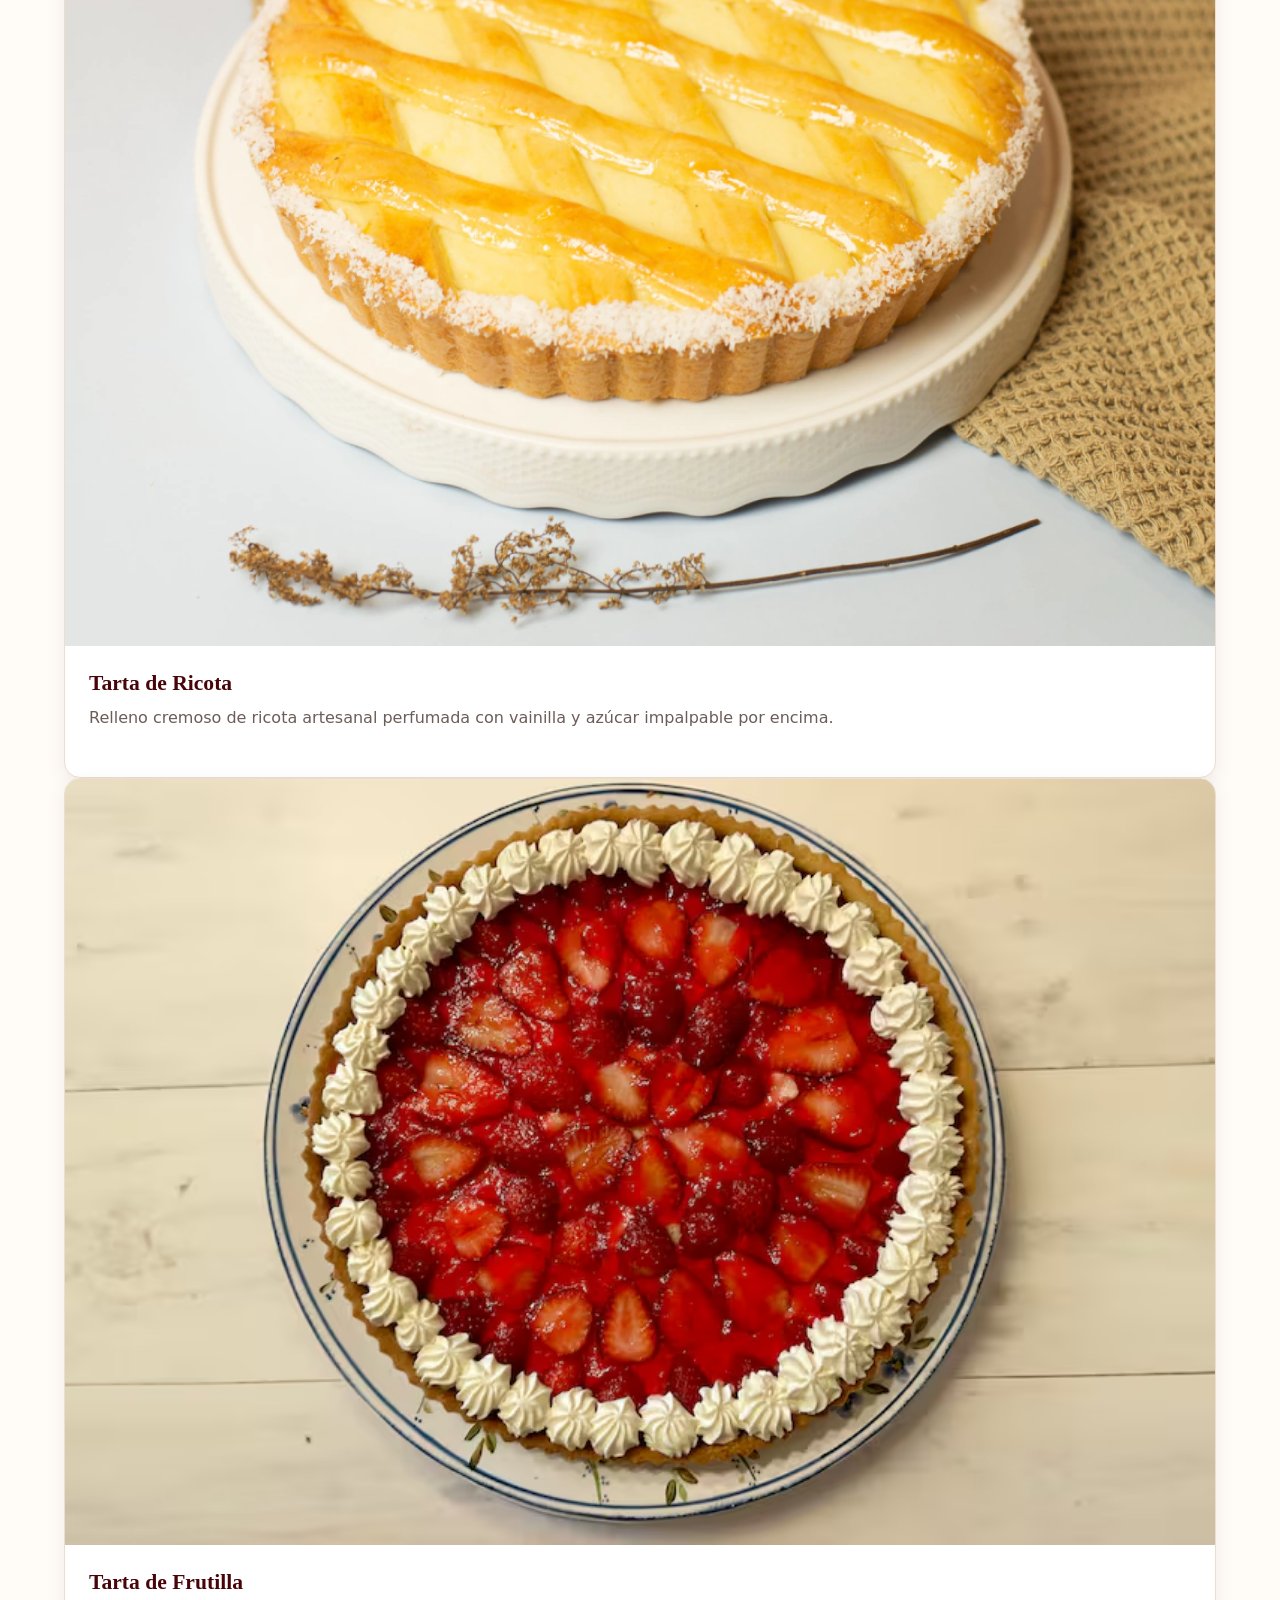
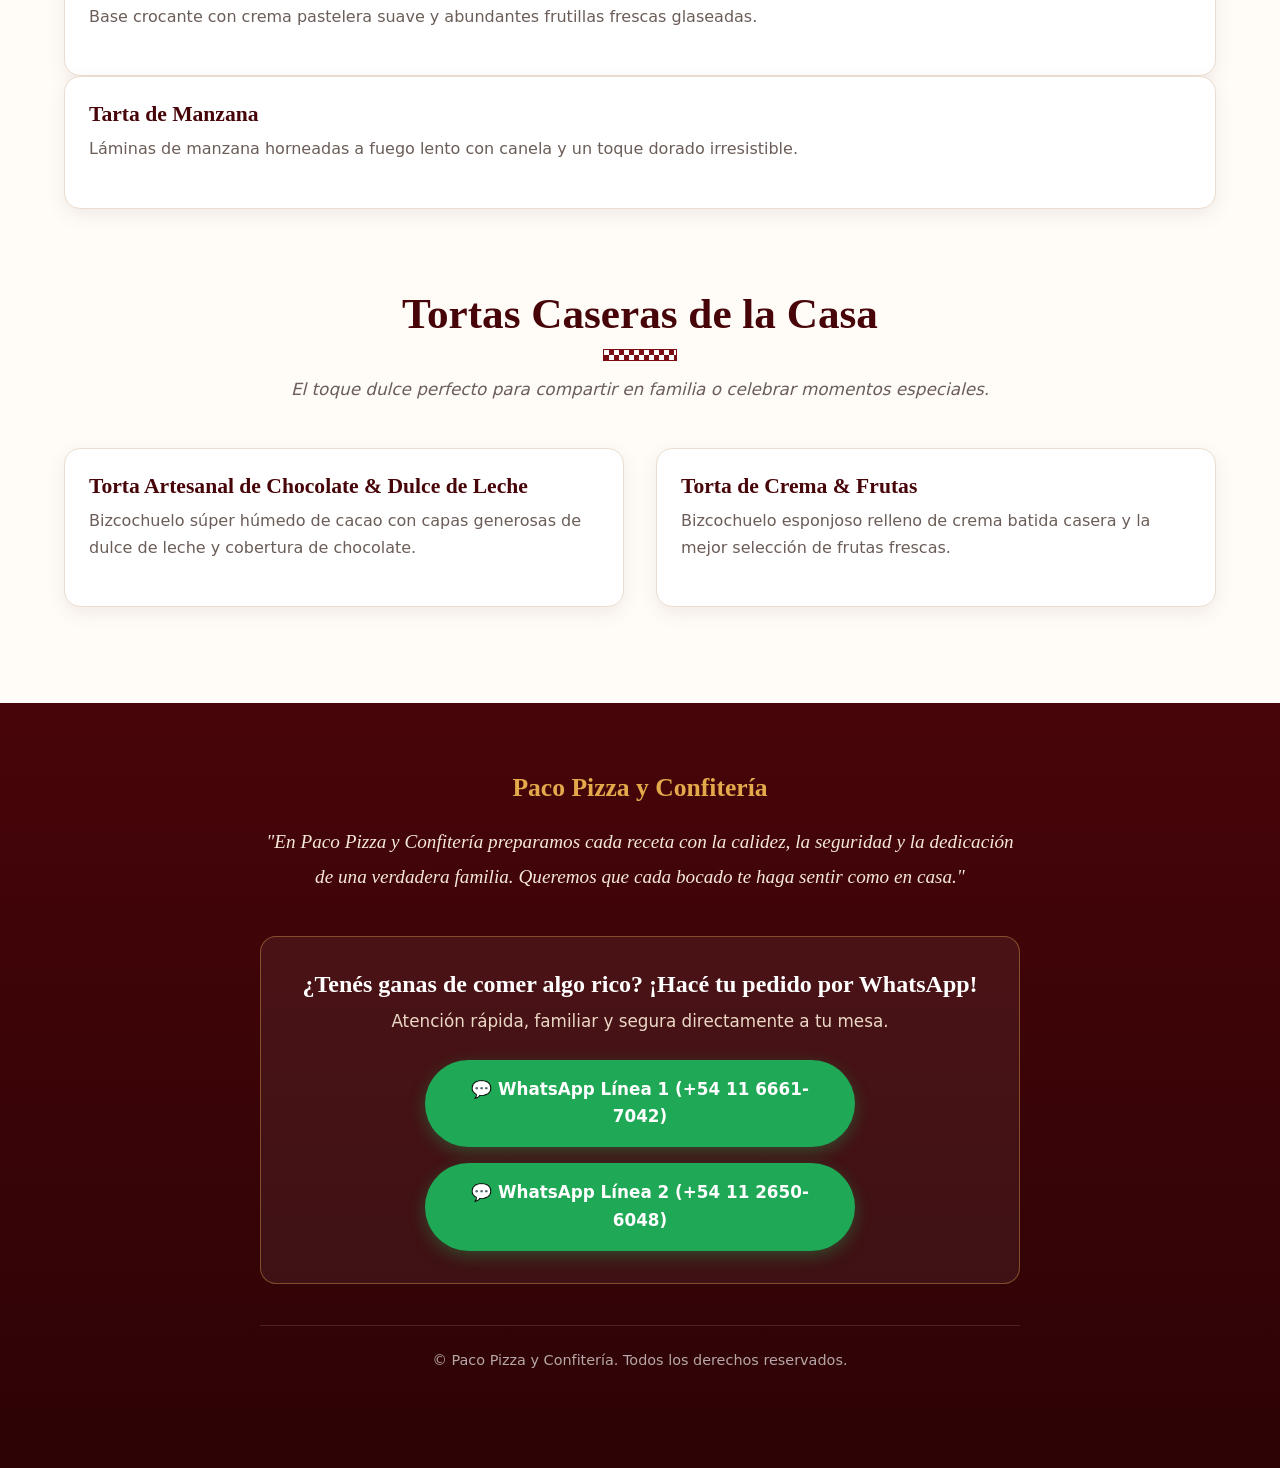
==== commit 8d6e1dc3: "Update index.html" ====
--- a/index.html
+++ b/index.html
@@ -3,6 +3,7 @@
 <head>
   <meta charset="UTF-8">
   <meta name="viewport" content="width=device-width, initial-scale=1.0">
+  <meta name="google-site-verification" content="C7lZJDEPeSXODsFyqmy41gP9c1TmquhY4kfd5cljv5I" />
   <title>Paco Pizza y Confitería - Sabores de Familia</title>
   
   <!-- Tipografías de Google Fonts -->
